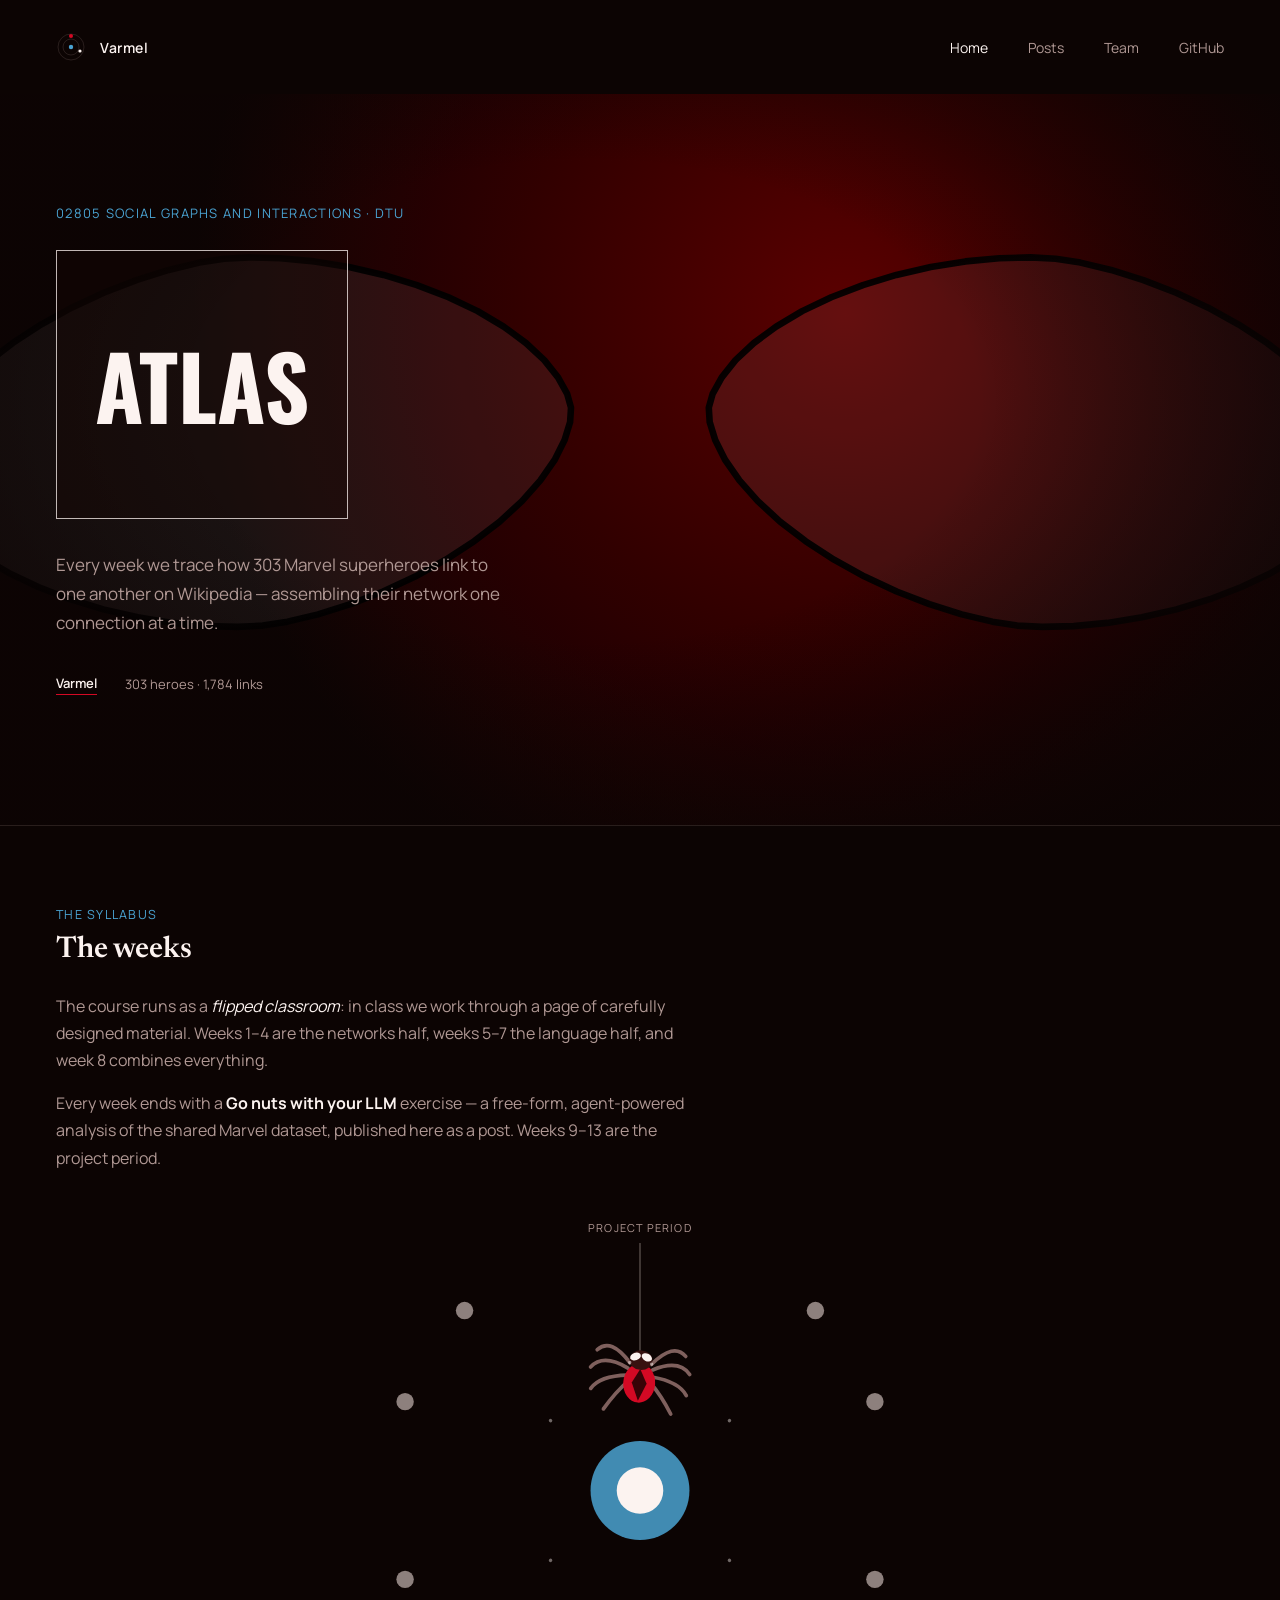
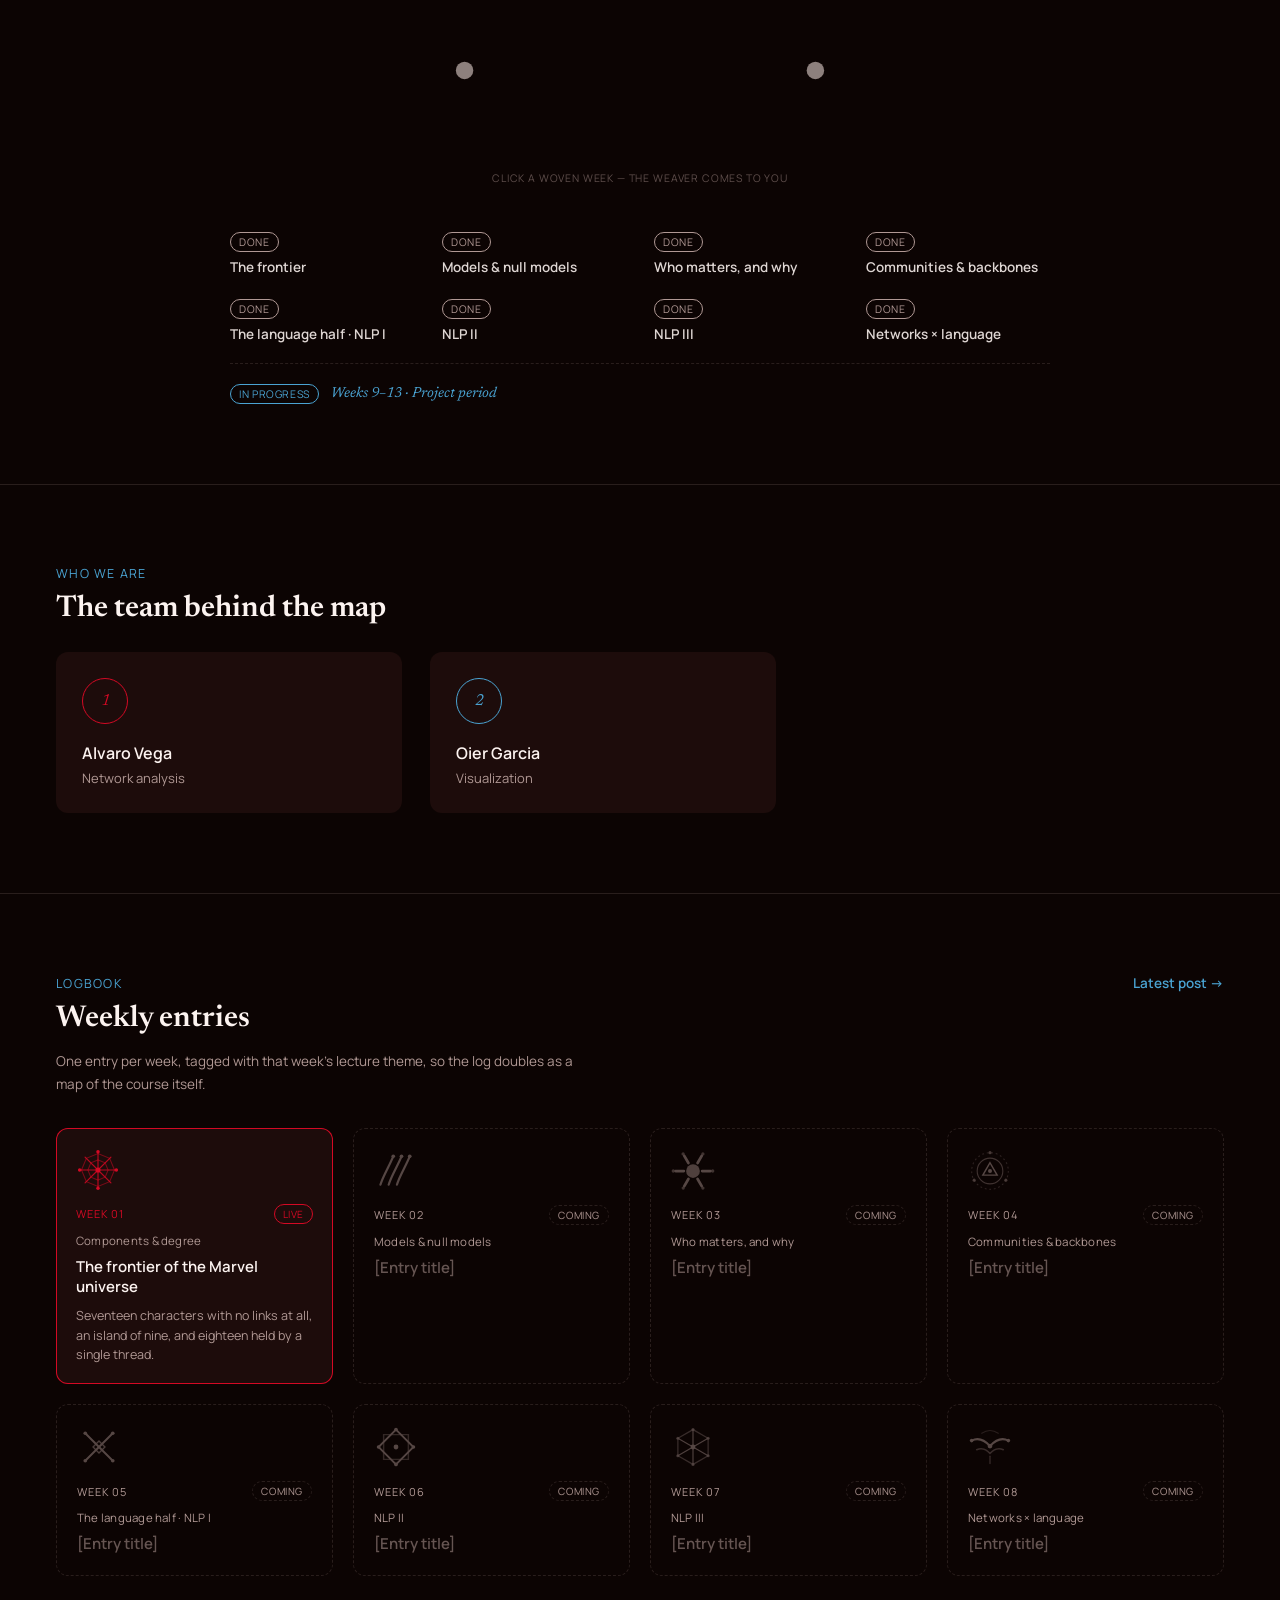
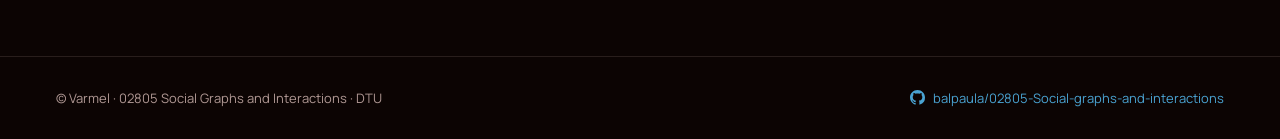
==== index.html @ 6dbf28bf "Two-person team, and an emblem on every weekly entry Team: drop the third member, and cap the grid a" ====
<!doctype html>
<html lang="en">
<head>
<meta charset="utf-8">
<meta name="viewport" content="width=device-width, initial-scale=1">
<title>Varmel · Marvel Universe Network Atlas</title>
<meta name="description" content="Weekly network-science posts on the Marvel Wikipedia network — 303 characters, 1,784 links — for 02805 Social Graphs and Interactions at DTU.">
<meta name="color-scheme" content="dark">

<!-- Open Graph / social preview -->
<meta property="og:type" content="website">
<meta property="og:title" content="Varmel · Marvel Universe Network Atlas">
<meta property="og:description" content="Every week we trace how 303 Marvel superheroes link to one another on Wikipedia.">

<link rel="icon" href="data:image/svg+xml,<svg xmlns='http://www.w3.org/2000/svg' viewBox='0 0 32 32'><circle cx='16' cy='16' r='15' fill='%231d0f0d'/><circle cx='16' cy='16' r='10' fill='none' stroke='%23b8574a' stroke-width='1.5'/><circle cx='16' cy='5' r='3' fill='%23e0523f'/><circle cx='26' cy='21' r='2.6' fill='%236aa6d8'/><circle cx='16' cy='16' r='3' fill='%23f7efe9'/></svg>">

<link rel="preconnect" href="https://fonts.googleapis.com">
<link rel="preconnect" href="https://fonts.gstatic.com" crossorigin>
<link rel="stylesheet" href="https://fonts.googleapis.com/css2?family=Newsreader:ital,wght@0,500;0,600;1,500;1,600&family=Manrope:wght@400;500;600;700&family=Oswald:wght@500;600;700&display=swap">
<link rel="stylesheet" href="assets/css/site.css">
</head>
<body>
<a class="skip-link sans" href="#main">Skip to content</a>

<div class="page">

  <!-- ===================== NAV ===================== -->
  <header class="site-nav">
    <div class="site-nav__brand">
      <svg width="30" height="30" viewBox="0 0 30 30" fill="none" aria-hidden="true">
        <circle cx="15" cy="15" r="13" stroke="var(--line)" stroke-width="1"></circle>
        <circle cx="15" cy="15" r="8" stroke="var(--line)" stroke-width="1"></circle>
        <circle cx="15" cy="4" r="2" fill="var(--accent)"></circle>
        <circle cx="15" cy="15" r="2.2" fill="var(--accent2)"></circle>
        <circle cx="24" cy="19" r="1.6" fill="var(--text)"></circle>
      </svg>
      <a class="sans site-nav__name" href="index.html" data-site="team-name">Varmel</a>
    </div>
    <nav class="sans site-nav__links" aria-label="Main">
      <a class="is-current" href="index.html">Home</a>
      <a href="#posts">Posts</a>
      <a href="#team">Team</a>
      <a href="https://github.com/balpaula/02805-Social-graphs-and-interactions" data-site="repo-link">GitHub</a>
    </nav>
  </header>

  <main id="main">

  <!-- ===================== HERO ===================== -->
  <section class="hero">
    <div class="hero__glow"></div>

    <svg class="hero__art hero__eye hero__eye--left" viewBox="-272 -160 544 320" fill="none" aria-hidden="true">
      <polygon points="250.0,0.0 248.2,10.7 242.6,23.9 233.6,38.0 221.1,52.4 205.6,66.6 187.2,80.3 166.3,93.1 143.4,104.8 119.0,115.1 93.6,123.8 67.9,130.8 42.7,135.9 19.0,139.0 0.0,140.0 -19.0,139.0 -42.7,135.9 -67.9,130.8 -93.6,123.8 -119.0,115.1 -143.4,104.8 -166.3,93.1 -187.2,80.3 -205.6,66.6 -221.1,52.4 -233.6,38.0 -242.6,23.9 -248.2,10.7 -250.0,0.0 -248.2,-10.7 -242.6,-23.9 -233.6,-38.0 -221.1,-52.4 -205.6,-66.6 -187.2,-80.3 -166.3,-93.1 -143.4,-104.8 -119.0,-115.1 -93.6,-123.8 -67.9,-130.8 -42.7,-135.9 -19.0,-139.0 -0.0,-140.0 19.0,-139.0 42.7,-135.9 67.9,-130.8 93.6,-123.8 119.0,-115.1 143.4,-104.8 166.3,-93.1 187.2,-80.3 205.6,-66.6 221.1,-52.4 233.6,-38.0 242.6,-23.9 248.2,-10.7" fill="var(--eye-fill)" stroke="var(--eye-line)" stroke-width="5" stroke-linejoin="round"></polygon>
    </svg>

    <svg class="hero__art hero__eye hero__eye--right" viewBox="-272 -160 544 320" fill="none" aria-hidden="true">
      <polygon points="250.0,0.0 248.2,10.7 242.6,23.9 233.6,38.0 221.1,52.4 205.6,66.6 187.2,80.3 166.3,93.1 143.4,104.8 119.0,115.1 93.6,123.8 67.9,130.8 42.7,135.9 19.0,139.0 0.0,140.0 -19.0,139.0 -42.7,135.9 -67.9,130.8 -93.6,123.8 -119.0,115.1 -143.4,104.8 -166.3,93.1 -187.2,80.3 -205.6,66.6 -221.1,52.4 -233.6,38.0 -242.6,23.9 -248.2,10.7 -250.0,0.0 -248.2,-10.7 -242.6,-23.9 -233.6,-38.0 -221.1,-52.4 -205.6,-66.6 -187.2,-80.3 -166.3,-93.1 -143.4,-104.8 -119.0,-115.1 -93.6,-123.8 -67.9,-130.8 -42.7,-135.9 -19.0,-139.0 -0.0,-140.0 19.0,-139.0 42.7,-135.9 67.9,-130.8 93.6,-123.8 119.0,-115.1 143.4,-104.8 166.3,-93.1 187.2,-80.3 205.6,-66.6 221.1,-52.4 233.6,-38.0 242.6,-23.9 248.2,-10.7" fill="var(--eye-fill)" stroke="var(--eye-line)" stroke-width="5" stroke-linejoin="round"></polygon>
    </svg>

    <div class="hero__vignette"></div>

    <div class="hero__content">
      <div class="sans hero__course">02805 Social Graphs and Interactions · DTU</div>

      <div class="hero__title-box">
        <h1 class="display hero__title">Atlas</h1>
      </div>

      <p class="hero__lede">Every week we trace how 303 Marvel superheroes link to one another on Wikipedia — assembling their network one connection at a time.</p>
      <div class="hero__meta">
        <div class="sans hero__byline" data-site="team-name">Varmel</div>
        <div class="sans hero__stats">303 heroes · 1,784 links</div>
      </div>
    </div>
  </section>

  <!-- ===================== THE WEEKS ===================== -->
  <section class="section" id="weeks">
    <div class="sans eyebrow">The syllabus</div>
    <h2 class="serif section__title">The weeks</h2>

    <p class="sans section__note">The course runs as a <em>flipped classroom</em>: in class we work through a page of carefully designed material. Weeks 1&ndash;4 are the networks half, weeks 5&ndash;7 the language half, and week 8 combines everything.</p>
    <p class="sans section__note section__note--last">Every week ends with a <strong>Go nuts with your LLM</strong> exercise — a free-form, agent-powered analysis of the shared Marvel dataset, published here as a post. Weeks 9&ndash;13 are the project period.</p>

    <div class="weeks-figure">
      <div class="sans weeks-figure__label" id="week-label">Week 1 of 8</div>

      <svg id="weeks-svg" width="640" height="495" viewBox="-220 -170 440 340" fill="none">
        <circle id="body-glow" cx="0" cy="0" r="34" fill="var(--accent2)" opacity="0"></circle>
      <line x1="0" y1="0" x2="-61.5" y2="-48.0" id="leg1-line1" stroke="var(--line)" stroke-width="1.4" stroke-opacity="0.4" stroke-dasharray="3 5" stroke-linecap="round"></line>
      <line x1="-61.5" y1="-48.0" x2="-120.6" y2="-123.7" id="leg1-line2" stroke="var(--line)" stroke-width="1.4" stroke-opacity="0.4" stroke-dasharray="3 5" stroke-linecap="round"></line>
      <circle cx="-120.6" cy="-123.7" r="20" fill="var(--accent)" id="leg1-glow" opacity="0"></circle>
      <circle cx="-120.6" cy="-123.7" id="leg1-foot" r="5" fill="var(--bg-panel)" stroke="var(--line)" stroke-width="1.5"></circle>
      <line x1="0" y1="0" x2="-76.0" y2="-17.5" id="leg2-line1" stroke="var(--line)" stroke-width="1.4" stroke-opacity="0.4" stroke-dasharray="3 5" stroke-linecap="round"></line>
      <line x1="-76.0" y1="-17.5" x2="-161.5" y2="-61.1" id="leg2-line2" stroke="var(--line)" stroke-width="1.4" stroke-opacity="0.4" stroke-dasharray="3 5" stroke-linecap="round"></line>
      <circle cx="-161.5" cy="-61.1" r="20" fill="var(--accent)" id="leg2-glow" opacity="0"></circle>
      <circle cx="-161.5" cy="-61.1" id="leg2-foot" r="5" fill="var(--bg-panel)" stroke="var(--line)" stroke-width="1.5"></circle>
      <line x1="0" y1="0" x2="-76.0" y2="17.5" id="leg3-line1" stroke="var(--line)" stroke-width="1.4" stroke-opacity="0.4" stroke-dasharray="3 5" stroke-linecap="round"></line>
      <line x1="-76.0" y1="17.5" x2="-161.5" y2="61.1" id="leg3-line2" stroke="var(--line)" stroke-width="1.4" stroke-opacity="0.4" stroke-dasharray="3 5" stroke-linecap="round"></line>
      <circle cx="-161.5" cy="61.1" r="20" fill="var(--accent)" id="leg3-glow" opacity="0"></circle>
      <circle cx="-161.5" cy="61.1" id="leg3-foot" r="5" fill="var(--bg-panel)" stroke="var(--line)" stroke-width="1.5"></circle>
      <line x1="0" y1="0" x2="-61.5" y2="48.0" id="leg4-line1" stroke="var(--line)" stroke-width="1.4" stroke-opacity="0.4" stroke-dasharray="3 5" stroke-linecap="round"></line>
      <line x1="-61.5" y1="48.0" x2="-120.6" y2="123.7" id="leg4-line2" stroke="var(--line)" stroke-width="1.4" stroke-opacity="0.4" stroke-dasharray="3 5" stroke-linecap="round"></line>
      <circle cx="-120.6" cy="123.7" r="20" fill="var(--accent)" id="leg4-glow" opacity="0"></circle>
      <circle cx="-120.6" cy="123.7" id="leg4-foot" r="5" fill="var(--bg-panel)" stroke="var(--line)" stroke-width="1.5"></circle>
      <line x1="0" y1="0" x2="61.5" y2="-48.0" id="leg5-line1" stroke="var(--line)" stroke-width="1.4" stroke-opacity="0.4" stroke-dasharray="3 5" stroke-linecap="round"></line>
      <line x1="61.5" y1="-48.0" x2="120.6" y2="-123.7" id="leg5-line2" stroke="var(--line)" stroke-width="1.4" stroke-opacity="0.4" stroke-dasharray="3 5" stroke-linecap="round"></line>
      <circle cx="120.6" cy="-123.7" r="20" fill="var(--accent)" id="leg5-glow" opacity="0"></circle>
      <circle cx="120.6" cy="-123.7" id="leg5-foot" r="5" fill="var(--bg-panel)" stroke="var(--line)" stroke-width="1.5"></circle>
      <line x1="0" y1="0" x2="76.0" y2="-17.5" id="leg6-line1" stroke="var(--line)" stroke-width="1.4" stroke-opacity="0.4" stroke-dasharray="3 5" stroke-linecap="round"></line>
      <line x1="76.0" y1="-17.5" x2="161.5" y2="-61.1" id="leg6-line2" stroke="var(--line)" stroke-width="1.4" stroke-opacity="0.4" stroke-dasharray="3 5" stroke-linecap="round"></line>
      <circle cx="161.5" cy="-61.1" r="20" fill="var(--accent)" id="leg6-glow" opacity="0"></circle>
      <circle cx="161.5" cy="-61.1" id="leg6-foot" r="5" fill="var(--bg-panel)" stroke="var(--line)" stroke-width="1.5"></circle>
      <line x1="0" y1="0" x2="76.0" y2="17.5" id="leg7-line1" stroke="var(--line)" stroke-width="1.4" stroke-opacity="0.4" stroke-dasharray="3 5" stroke-linecap="round"></line>
      <line x1="76.0" y1="17.5" x2="161.5" y2="61.1" id="leg7-line2" stroke="var(--line)" stroke-width="1.4" stroke-opacity="0.4" stroke-dasharray="3 5" stroke-linecap="round"></line>
      <circle cx="161.5" cy="61.1" r="20" fill="var(--accent)" id="leg7-glow" opacity="0"></circle>
      <circle cx="161.5" cy="61.1" id="leg7-foot" r="5" fill="var(--bg-panel)" stroke="var(--line)" stroke-width="1.5"></circle>
      <line x1="0" y1="0" x2="61.5" y2="48.0" id="leg8-line1" stroke="var(--line)" stroke-width="1.4" stroke-opacity="0.4" stroke-dasharray="3 5" stroke-linecap="round"></line>
      <line x1="61.5" y1="48.0" x2="120.6" y2="123.7" id="leg8-line2" stroke="var(--line)" stroke-width="1.4" stroke-opacity="0.4" stroke-dasharray="3 5" stroke-linecap="round"></line>
      <circle cx="120.6" cy="123.7" r="20" fill="var(--accent)" id="leg8-glow" opacity="0"></circle>
      <circle cx="120.6" cy="123.7" id="leg8-foot" r="5" fill="var(--bg-panel)" stroke="var(--line)" stroke-width="1.5"></circle>
        <circle id="body-fill" cx="0" cy="0" r="16" fill="var(--line)"></circle>

        <line id="spider-thread" x1="0" y1="-178" x2="0" y2="-178" stroke="var(--line-node)" stroke-width="1.1" opacity="0"></line>
        <circle id="reveal-pulse" cx="0" cy="0" r="18" fill="none" stroke="var(--accent)" stroke-width="2" opacity="0"></circle>
        <g id="spider" transform="translate(0,-178)">
          <g id="spider-scale" transform="scale(1.22)">
            <g class="sp-legs" fill="none" stroke="oklch(0.52 0.04 25)" stroke-width="2.1" stroke-linecap="round">
              <path class="sp-leg" d="M -6,-5 C -14,-14 -20,-16 -25,-11"></path>
              <path class="sp-leg" d="M -7,-2 C -17,-7 -24,-6 -28,-1"></path>
              <path class="sp-leg" d="M -7,2 C -17,3 -24,6 -27,11"></path>
              <path class="sp-leg" d="M -6,5 C -13,12 -16,17 -19,22"></path>
              <path class="sp-leg" d="M 6,-5 C 14,-14 20,-16 25,-11"></path>
              <path class="sp-leg" d="M 7,-2 C 17,-7 24,-6 28,-1"></path>
              <path class="sp-leg" d="M 7,2 C 17,3 24,6 27,11"></path>
              <path class="sp-leg" d="M 6,5 C 13,12 16,17 19,22"></path>
            </g>
            <ellipse class="sp-abdomen" cx="0" cy="6" rx="9" ry="11" fill="var(--accent)"></ellipse>
            <path class="sp-mark" d="M 0,-2 L 4.2,6 L 0,16 L -4.2,6 Z" fill="oklch(0.15 0.05 25)" opacity="0.85"></path>
            <ellipse class="sp-head" cx="0" cy="-7" rx="6.5" ry="5.5" fill="oklch(0.24 0.06 25)"></ellipse>
            <ellipse class="sp-eye" cx="-3.2" cy="-8.8" rx="3.1" ry="2.1" fill="var(--text)" transform="rotate(-24 -3.2 -8.8)"></ellipse>
            <ellipse class="sp-eye" cx="3.2" cy="-8.8" rx="3.1" ry="2.1" fill="var(--text)" transform="rotate(24 3.2 -8.8)"></ellipse>
            <circle cx="-6.2" cy="-5.2" r="0.95" fill="var(--text)" opacity="0.55"></circle>
            <circle cx="6.2" cy="-5.2" r="0.95" fill="var(--text)" opacity="0.55"></circle>
          </g>
        </g>
      </svg>

      <div id="reveal-caption" class="serif weeks-figure__caption" style="display:none;">Eight weeks, eight legs.</div>

      <div class="sans weeks-figure__hint" id="weeks-hint" hidden>Click a woven week &mdash; the weaver comes to you</div>
    </div>

    <div class="week-grid">
      <div class="week-cell">
        <div class="sans tag" id="footer-w1-tag">coming</div>
        <a class="week-cell__title" id="footer-w1-title" href="posts/week1.html">The frontier</a>
      </div>
      <div class="week-cell">
        <div class="sans tag" id="footer-w2-tag">coming</div>
        <div class="week-cell__title" id="footer-w2-title">Models &amp; null models</div>
      </div>
      <div class="week-cell">
        <div class="sans tag" id="footer-w3-tag">coming</div>
        <div class="week-cell__title" id="footer-w3-title">Who matters, and why</div>
      </div>
      <div class="week-cell">
        <div class="sans tag" id="footer-w4-tag">coming</div>
        <div class="week-cell__title" id="footer-w4-title">Communities &amp; backbones</div>
      </div>
      <div class="week-cell">
        <div class="sans tag" id="footer-w5-tag">coming</div>
        <div class="week-cell__title" id="footer-w5-title">The language half &middot; NLP I</div>
      </div>
      <div class="week-cell">
        <div class="sans tag" id="footer-w6-tag">coming</div>
        <div class="week-cell__title" id="footer-w6-title">NLP II</div>
      </div>
      <div class="week-cell">
        <div class="sans tag" id="footer-w7-tag">coming</div>
        <div class="week-cell__title" id="footer-w7-title">NLP III</div>
      </div>
      <div class="week-cell">
        <div class="sans tag" id="footer-w8-tag">coming</div>
        <div class="week-cell__title" id="footer-w8-title">Networks &times; language</div>
      </div>
    </div>

    <div class="week-project">
      <div class="sans tag" id="project-tag">coming</div>
      <div class="serif week-project__title" id="project-title">Weeks 9&ndash;13 &middot; Project period</div>
    </div>
  </section>

  <!-- ===================== TEAM ===================== -->
  <section class="section" id="team">
    <div class="sans eyebrow">Who we are</div>
    <h2 class="serif section__title">The team behind the map</h2>
    <div class="team-grid">
      <div class="member">
        <div class="member__badge member__badge--accent">1</div>
        <div class="member__name" data-member="1-name">Alvaro Vega</div>
        <div class="member__role" data-member="1-role">Network analysis</div>
        <div class="member__links"><a data-member="1-link" href="#">github</a></div>
      </div>
      <div class="member">
        <div class="member__badge member__badge--accent2">2</div>
        <div class="member__name" data-member="2-name">Oier Garcia</div>
        <div class="member__role" data-member="2-role">Visualization</div>
        <div class="member__links"><a data-member="2-link" href="#">github</a></div>
      </div>
    </div>
  </section>

  <!-- ===================== POSTS ===================== -->
  <section class="section" id="posts">
    <div class="section__head">
      <div>
        <div class="sans eyebrow">Logbook</div>
        <h2 class="serif section__title" style="margin-bottom:0;">Weekly entries</h2>
      </div>
      <a href="posts/week1.html" class="sans link-more">Latest post →</a>
    </div>
    <p class="sans section__note" style="font-size:13.5px; margin-bottom:32px; max-width:520px;">One entry per week, tagged with that week's lecture theme, so the log doubles as a map of the course itself.</p>

    <div class="post-grid">

      <a class="post-card" href="posts/week1.html">
        <svg class="post-card__glyph" viewBox="0 0 48 48" role="img">
          <title>Spider-Man &mdash; 115 links in our network</title>
          <polygon points="35,24 31.8,31.8 24,35 16.2,31.8 13,24 16.2,16.2 24,13 31.8,16.2" fill="none" stroke="currentColor" stroke-width="1.2" opacity="0.5"></polygon>
          <polygon points="42,24 36.7,36.7 24,42 11.3,36.7 6,24 11.3,11.3 24,6 36.7,11.3" fill="none" stroke="currentColor" stroke-width="1.2" opacity="0.5"></polygon>
          <line x1="24" y1="24" x2="44" y2="24" stroke="currentColor" stroke-width="1.3" stroke-linecap="round" opacity="0.85"></line>
          <line x1="24" y1="24" x2="38.1" y2="38.1" stroke="currentColor" stroke-width="1.3" stroke-linecap="round" opacity="0.85"></line>
          <line x1="24" y1="24" x2="24" y2="44" stroke="currentColor" stroke-width="1.3" stroke-linecap="round" opacity="0.85"></line>
          <line x1="24" y1="24" x2="9.9" y2="38.1" stroke="currentColor" stroke-width="1.3" stroke-linecap="round" opacity="0.85"></line>
          <line x1="24" y1="24" x2="4" y2="24" stroke="currentColor" stroke-width="1.3" stroke-linecap="round" opacity="0.85"></line>
          <line x1="24" y1="24" x2="9.9" y2="9.9" stroke="currentColor" stroke-width="1.3" stroke-linecap="round" opacity="0.85"></line>
          <line x1="24" y1="24" x2="24" y2="4" stroke="currentColor" stroke-width="1.3" stroke-linecap="round" opacity="0.85"></line>
          <line x1="24" y1="24" x2="38.1" y2="9.9" stroke="currentColor" stroke-width="1.3" stroke-linecap="round" opacity="0.85"></line>
          <circle cx="24" cy="4" r="1.9" fill="currentColor"></circle>
          <circle cx="44" cy="24" r="1.9" fill="currentColor"></circle>
          <circle cx="24" cy="44" r="1.9" fill="currentColor"></circle>
          <circle cx="4" cy="24" r="1.9" fill="currentColor"></circle>
          <circle cx="24" cy="24" r="2.8" fill="currentColor"></circle>
        </svg>
        <div class="post-card__row">
          <div class="sans post-card__week">Week 01</div>
          <div class="sans post-card__status">live</div>
        </div>
        <div class="sans post-card__theme">Components &amp; degree</div>
        <div class="post-card__title">The frontier of the Marvel universe</div>
        <div class="post-card__dek">Seventeen characters with no links at all, an island of nine, and eighteen held by a single thread.</div>
      </a>

      <!-- As each post lands, swap its wrapper for
           <a class="post-card" href="posts/weekNN.html"> and the status to "live". -->

      <div class="post-card post-card--empty">
        <svg class="post-card__glyph" viewBox="0 0 48 48" role="img">
          <title>Wolverine &mdash; 77 links in our network</title>
          <path d="M 7 39 C 9.5 30, 17 18, 21 8" fill="none" stroke="currentColor" stroke-width="2.4" stroke-linecap="round"></path>
          <circle cx="21" cy="8" r="2.0" fill="currentColor"></circle>
          <path d="M 16 39 C 18.5 30, 26 18, 30 8" fill="none" stroke="currentColor" stroke-width="2.4" stroke-linecap="round"></path>
          <circle cx="30" cy="8" r="2.0" fill="currentColor"></circle>
          <path d="M 25 39 C 27.5 30, 35 18, 39 8" fill="none" stroke="currentColor" stroke-width="2.4" stroke-linecap="round"></path>
          <circle cx="39" cy="8" r="2.0" fill="currentColor"></circle>
        </svg>
        <div class="post-card__row">
          <div class="sans post-card__week">Week 02</div>
          <div class="sans post-card__status">coming</div>
        </div>
        <div class="sans post-card__theme">Models &amp; null models</div>
        <div class="post-card__title">[Entry title]</div>
      </div>

      <div class="post-card post-card--empty">
        <svg class="post-card__glyph" viewBox="0 0 48 48" role="img">
          <title>Hulk &mdash; 74 links in our network</title>
          <line x1="34" y1="24" x2="43" y2="24" stroke="currentColor" stroke-width="3" stroke-linecap="round"></line>
          <circle cx="45.5" cy="24" r="1.8" fill="currentColor" opacity="0.7"></circle>
          <line x1="29" y1="32.7" x2="33.5" y2="40.5" stroke="currentColor" stroke-width="3" stroke-linecap="round"></line>
          <circle cx="34.8" cy="42.6" r="1.8" fill="currentColor" opacity="0.7"></circle>
          <line x1="19" y1="32.7" x2="14.5" y2="40.5" stroke="currentColor" stroke-width="3" stroke-linecap="round"></line>
          <circle cx="13.3" cy="42.6" r="1.8" fill="currentColor" opacity="0.7"></circle>
          <line x1="14" y1="24" x2="5" y2="24" stroke="currentColor" stroke-width="3" stroke-linecap="round"></line>
          <circle cx="2.5" cy="24" r="1.8" fill="currentColor" opacity="0.7"></circle>
          <line x1="19" y1="15.3" x2="14.5" y2="7.5" stroke="currentColor" stroke-width="3" stroke-linecap="round"></line>
          <circle cx="13.2" cy="5.4" r="1.8" fill="currentColor" opacity="0.7"></circle>
          <line x1="29" y1="15.3" x2="33.5" y2="7.5" stroke="currentColor" stroke-width="3" stroke-linecap="round"></line>
          <circle cx="34.8" cy="5.4" r="1.8" fill="currentColor" opacity="0.7"></circle>
          <circle cx="24" cy="24" r="7.5" fill="currentColor" opacity="0.9"></circle>
        </svg>
        <div class="post-card__row">
          <div class="sans post-card__week">Week 03</div>
          <div class="sans post-card__status">coming</div>
        </div>
        <div class="sans post-card__theme">Who matters, and why</div>
        <div class="post-card__title">[Entry title]</div>
      </div>

      <div class="post-card post-card--empty">
        <svg class="post-card__glyph" viewBox="0 0 48 48" role="img">
          <title>Doctor Strange &mdash; 67 links in our network</title>
          <circle cx="24" cy="24" r="20" fill="none" stroke="currentColor" stroke-width="1.2" opacity="0.45" stroke-dasharray="2 3"></circle>
          <circle cx="24" cy="24" r="14" fill="none" stroke="currentColor" stroke-width="1.2" opacity="0.7"></circle>
          <polygon points="24,15 31.8,28.5 16.2,28.5" fill="none" stroke="currentColor" stroke-width="1.6" opacity="1"></polygon>
          <circle cx="24" cy="24" r="2.2" fill="currentColor"></circle>
          <circle cx="24" cy="4" r="1.7" fill="currentColor" opacity="0.8"></circle>
          <circle cx="41.3" cy="34" r="1.7" fill="currentColor" opacity="0.8"></circle>
          <circle cx="6.7" cy="34" r="1.7" fill="currentColor" opacity="0.8"></circle>
        </svg>
        <div class="post-card__row">
          <div class="sans post-card__week">Week 04</div>
          <div class="sans post-card__status">coming</div>
        </div>
        <div class="sans post-card__theme">Communities &amp; backbones</div>
        <div class="post-card__title">[Entry title]</div>
      </div>

      <div class="post-card post-card--empty">
        <svg class="post-card__glyph" viewBox="0 0 48 48" role="img">
          <title>Deadpool &mdash; 52 links in our network</title>
          <line x1="9" y1="9" x2="39" y2="39" stroke="currentColor" stroke-width="2.2" stroke-linecap="round"></line>
          <circle cx="9" cy="9" r="2.0" fill="currentColor"></circle>
          <circle cx="39" cy="39" r="2.0" fill="currentColor"></circle>
          <line x1="39" y1="9" x2="9" y2="39" stroke="currentColor" stroke-width="2.2" stroke-linecap="round"></line>
          <circle cx="39" cy="9" r="2.0" fill="currentColor"></circle>
          <circle cx="9" cy="39" r="2.0" fill="currentColor"></circle>
          <polygon points="24,17.5 30.5,24 24,30.5 17.5,24" fill="none" stroke="currentColor" stroke-width="1.5" opacity="0.85"></polygon>
        </svg>
        <div class="post-card__row">
          <div class="sans post-card__week">Week 05</div>
          <div class="sans post-card__status">coming</div>
        </div>
        <div class="sans post-card__theme">The language half &middot; NLP I</div>
        <div class="post-card__title">[Entry title]</div>
      </div>

      <div class="post-card post-card--empty">
        <svg class="post-card__glyph" viewBox="0 0 48 48" role="img">
          <title>She-Hulk &mdash; 49 links in our network</title>
          <polygon points="24,5 43,24 24,43 5,24" fill="none" stroke="currentColor" stroke-width="2" opacity="1"></polygon>
          <polygon points="10.5,10.5 37.5,10.5 37.5,37.5 10.5,37.5" fill="none" stroke="currentColor" stroke-width="1.6" opacity="0.55"></polygon>
          <circle cx="24" cy="5" r="2.0" fill="currentColor"></circle>
          <circle cx="43" cy="24" r="2.0" fill="currentColor"></circle>
          <circle cx="24" cy="43" r="2.0" fill="currentColor"></circle>
          <circle cx="5" cy="24" r="2.0" fill="currentColor"></circle>
          <circle cx="24" cy="24" r="2.6" fill="currentColor"></circle>
        </svg>
        <div class="post-card__row">
          <div class="sans post-card__week">Week 06</div>
          <div class="sans post-card__status">coming</div>
        </div>
        <div class="sans post-card__theme">NLP II</div>
        <div class="post-card__title">[Entry title]</div>
      </div>

      <div class="post-card post-card--empty">
        <svg class="post-card__glyph" viewBox="0 0 48 48" role="img">
          <title>Scarlet Witch &mdash; 42 links in our network</title>
          <polygon points="40.5,33.5 24,43 7.5,33.5 7.5,14.5 24,5 40.5,14.5" fill="none" stroke="currentColor" stroke-width="1.4" opacity="0.6"></polygon>
          <line x1="40.5" y1="33.5" x2="7.5" y2="14.5" stroke="currentColor" stroke-width="1.3" stroke-linecap="round" opacity="0.9"></line>
          <line x1="24" y1="43" x2="24" y2="5" stroke="currentColor" stroke-width="1.3" stroke-linecap="round" opacity="0.9"></line>
          <line x1="7.5" y1="33.5" x2="40.5" y2="14.5" stroke="currentColor" stroke-width="1.3" stroke-linecap="round" opacity="0.9"></line>
          <circle cx="40.5" cy="33.5" r="1.7" fill="currentColor" opacity="0.75"></circle>
          <circle cx="24" cy="43" r="1.7" fill="currentColor" opacity="0.75"></circle>
          <circle cx="7.5" cy="33.5" r="1.7" fill="currentColor" opacity="0.75"></circle>
          <circle cx="7.5" cy="14.5" r="1.7" fill="currentColor" opacity="0.75"></circle>
          <circle cx="24" cy="5" r="1.7" fill="currentColor" opacity="0.75"></circle>
          <circle cx="40.5" cy="14.5" r="1.7" fill="currentColor" opacity="0.75"></circle>
          <circle cx="24" cy="24" r="2.6" fill="currentColor"></circle>
        </svg>
        <div class="post-card__row">
          <div class="sans post-card__week">Week 07</div>
          <div class="sans post-card__status">coming</div>
        </div>
        <div class="sans post-card__theme">NLP III</div>
        <div class="post-card__title">[Entry title]</div>
      </div>

      <div class="post-card post-card--empty">
        <svg class="post-card__glyph" viewBox="0 0 48 48" role="img">
          <title>Phoenix &mdash; 41 links in our network</title>
          <path d="M 4 17 Q 14 12, 24 23 Q 34 12, 44 17" fill="none" stroke="currentColor" stroke-width="2.2" stroke-linecap="round"></path>
          <path d="M 9.5 27 Q 17 23.5, 24 31 Q 31 23.5, 38.5 27" fill="none" stroke="currentColor" stroke-width="1.7" stroke-linecap="round" opacity="0.6"></path>
          <path d="M 15 9 Q 24 3, 33 9" fill="none" stroke="currentColor" stroke-width="1.3" stroke-linecap="round" opacity="0.4"></path>
          <circle cx="4" cy="17" r="2.0" fill="currentColor"></circle>
          <circle cx="44" cy="17" r="2.0" fill="currentColor"></circle>
          <circle cx="24" cy="23" r="2.6" fill="currentColor"></circle>
          <line x1="24" y1="34" x2="24" y2="42" stroke="currentColor" stroke-width="1.5" stroke-linecap="round" opacity="0.55"></line>
        </svg>
        <div class="post-card__row">
          <div class="sans post-card__week">Week 08</div>
          <div class="sans post-card__status">coming</div>
        </div>
        <div class="sans post-card__theme">Networks &times; language</div>
        <div class="post-card__title">[Entry title]</div>
      </div>

    </div>
  </section>

  </main>

  <div class="spacer"></div>

  <!-- ===================== FOOTER ===================== -->
  <footer class="site-footer">
    <div class="sans site-footer__note">© <span data-site="team-name">Varmel</span> · 02805 Social Graphs and Interactions · DTU</div>
    <a href="https://github.com/balpaula/02805-Social-graphs-and-interactions" class="sans site-footer__link" data-site="repo-link">
      <svg width="15" height="15" viewBox="0 0 16 16" fill="currentColor" aria-hidden="true"><path d="M8 0C3.58 0 0 3.58 0 8c0 3.54 2.29 6.53 5.47 7.59.4.07.55-.17.55-.38 0-.19-.01-.82-.01-1.49-2.01.37-2.53-.49-2.69-.94-.09-.23-.48-.94-.82-1.13-.28-.15-.68-.52-.01-.53.63-.01 1.08.58 1.23.82.72 1.21 1.87.87 2.33.66.07-.52.28-.87.51-1.07-1.78-.2-3.64-.89-3.64-3.95 0-.87.31-1.59.82-2.15-.08-.2-.36-1.02.08-2.12 0 0 .67-.21 2.2.82.64-.18 1.32-.27 2-.27.68 0 1.36.09 2 .27 1.53-1.04 2.2-.82 2.2-.82.44 1.1.16 1.92.08 2.12.51.56.82 1.27.82 2.15 0 3.07-1.87 3.75-3.65 3.95.29.25.54.73.54 1.48 0 1.07-.01 1.93-.01 2.2 0 .21.15.46.55.38A8.01 8.01 0 0 0 16 8c0-4.42-3.58-8-8-8z"></path></svg>
      <span data-site="repo-label">balpaula/02805-Social-graphs-and-interactions</span>
    </a>
  </footer>

</div>

<script src="assets/js/site.js"></script>
</body>
</html>
---- assets/css/site.css ----
/* ==========================================================================
   02805 Social Graphs — group site
   Shared stylesheet. Every page (home + weekly posts) pulls from this file,
   so restyling the site is a one-file job.
   ========================================================================== */

/* --- Design tokens ------------------------------------------------------ */
:root {
  --bg: oklch(0.12 0.02 25);
  --bg-panel: oklch(0.18 0.03 24);
  --line: oklch(0.6 0.03 30 / 0.22);
  --text: oklch(0.97 0.01 40);
  --muted: oklch(0.70 0.03 30);
  --accent: oklch(0.55 0.22 25);
  --accent2: oklch(0.68 0.11 235);
  --line-node: oklch(0.88 0.02 40 / 0.6);
  --eye-fill: oklch(0.97 0.01 40 / 0.06);
  --eye-line: oklch(0.03 0 0 / 0.92);

  --pad-x: 56px;          /* horizontal page padding */
  --measure: 720px;       /* comfortable reading width for post bodies */
}

/* --- Base --------------------------------------------------------------- */
* { box-sizing: border-box; }

html { scroll-behavior: smooth; }

body {
  margin: 0;
  background: var(--bg);
  color: var(--text);
  font-family: "Manrope", system-ui, sans-serif;
  -webkit-font-smoothing: antialiased;
}

a { color: var(--accent2); text-decoration: none; }
a:hover { color: var(--accent); }

img, svg { max-width: 100%; }

.serif   { font-family: "Newsreader", Georgia, serif; }
.sans    { font-family: "Manrope", system-ui, sans-serif; }
.display { font-family: "Oswald", "Arial Narrow", sans-serif; font-weight: 700; text-transform: uppercase; }

.page {
  width: 100%;
  min-height: 100vh;
  display: flex;
  flex-direction: column;
}
.spacer { flex: 1; }

.skip-link {
  position: absolute; left: -9999px; top: 0;
  background: var(--bg-panel); color: var(--text);
  padding: 10px 16px; z-index: 100; border-radius: 0 0 8px 0;
}
.skip-link:focus { left: 0; }

/* --- Navigation --------------------------------------------------------- */
.site-nav {
  display: flex;
  align-items: center;
  justify-content: space-between;
  gap: 20px;
  padding: 32px var(--pad-x);
  flex-wrap: wrap;
}
.site-nav__brand { display: flex; align-items: center; gap: 14px; }
.site-nav__name {
  font-size: 14px;
  letter-spacing: 0.04em;
  font-weight: 600;
  color: var(--text);
}
a.site-nav__name:hover { color: var(--accent); }
.site-nav__links { display: flex; gap: 40px; flex-wrap: wrap; }
.site-nav__links a,
.site-nav__links span { font-size: 14px; color: var(--muted); }
.site-nav__links a:hover { color: var(--accent); }
.site-nav__links .is-current { color: var(--text); }

/* --- Hero --------------------------------------------------------------- */
.hero {
  position: relative;
  overflow: hidden;
  padding: 110px var(--pad-x) 130px;
  min-height: 680px;
  display: flex;
  align-items: center;
}
.hero__glow {
  position: absolute; inset: 0;
  background: radial-gradient(circle at 66% 30%, oklch(0.26 0.16 25) 0%, var(--bg) 66%);
}
.hero__vignette {
  position: absolute; inset: 0;
  background: radial-gradient(ellipse at 46% 42%, transparent 40%, var(--bg) 90%);
  pointer-events: none;
}
.hero__art { pointer-events: none; }
/* Two eyes, one either side of the headline. Sized in % of the hero so they
   scale with it and get *smaller* as the window narrows — at fixed pixel
   widths they crowded the title on a laptop. */
.hero__eye {
  position: absolute;
  width: 56%;
  height: auto;
  aspect-ratio: 544 / 320;
}
.hero__eye--left  { left: -9%;  top: 50%; transform: translateY(-54%) rotate(-6deg); }
.hero__eye--right { right: -9%; top: 50%; transform: translateY(-54%) rotate(6deg); }
.hero__content { position: relative; max-width: 620px; }

.hero__course {
  font-size: 13px;
  letter-spacing: 0.1em;
  text-transform: uppercase;
  color: var(--accent2);
  margin-bottom: 28px;
}
.hero__title-box {
  display: inline-block;
  border: 1.5px solid oklch(0.97 0.01 40 / 0.75);
  background: oklch(0.14 0.03 25 / 0.4);
  padding: 20px 38px;
  margin-bottom: 32px;
}
.hero__title { font-size: 88px; line-height: 0.92; color: var(--text); }
.hero__lede {
  font-size: 17px; line-height: 1.7; color: var(--muted);
  max-width: 460px; margin: 0 0 36px;
}
.hero__meta { display: flex; gap: 28px; align-items: center; flex-wrap: wrap; }
.hero__byline {
  font-size: 13px; color: var(--text); font-weight: 600;
  padding-bottom: 2px; border-bottom: 1px solid var(--accent);
}
.hero__stats { font-size: 13px; color: var(--muted); }

/* --- Generic section ---------------------------------------------------- */
.section { padding: 80px var(--pad-x); border-top: 1px solid var(--line); }
.section--tight { padding-top: 56px; padding-bottom: 56px; }

.eyebrow {
  font-size: 12.5px;
  letter-spacing: 0.1em;
  text-transform: uppercase;
  color: var(--accent2);
  margin-bottom: 12px;
}
.section__title { font-size: 30px; font-weight: 600; margin: 0 0 28px; }
.section__head {
  display: flex; align-items: baseline; justify-content: space-between;
  margin-bottom: 16px; flex-wrap: wrap; gap: 12px;
}
.section__note {
  font-size: 16px; line-height: 1.7; color: var(--muted);
  max-width: 640px; margin: 0 0 16px;
}
.section__note strong { color: var(--text); font-weight: 700; }
.section__note em { color: var(--text); font-style: italic; }
.section__note--last { margin-bottom: 48px; }
.link-more { font-size: 13.5px; font-weight: 600; }

/* --- The weeks (spider) ------------------------------------------------- */
.weeks-figure { display: flex; flex-direction: column; align-items: center; }
.weeks-figure svg { width: 640px; max-width: 100%; height: auto; }
.weeks-figure__label {
  font-size: 11px; letter-spacing: 0.1em; text-transform: uppercase;
  color: var(--muted); margin-bottom: 8px;
}
.weeks-figure__caption {
  font-style: italic; font-size: 15px; color: var(--muted);
  margin-top: 4px; text-align: center;
}
#reveal-caption { transition: opacity 700ms ease-out, transform 700ms ease-out; }
.weeks-figure__hint {
  font-size: 10.5px; letter-spacing: 0.08em; text-transform: uppercase;
  color: var(--muted); opacity: 0.5; margin-top: 14px; text-align: center;
}

/* The weaver — a spider that draws one leg per elapsed week and then hangs
   under the hub. Purely decorative; see initSpiderWeave() in site.js. */
#spider { pointer-events: none; }
#spider .sp-leg { transform-box: fill-box; transform-origin: 50% 50%; }
#spider.walking .sp-leg { animation: spLeg 240ms ease-in-out infinite alternate; }
#spider.walking .sp-leg:nth-child(2n) { animation-delay: 120ms; }
@keyframes spLeg { from { transform: rotate(-6deg); } to { transform: rotate(6deg); } }
#spider .sp-abdomen {
  transform-box: fill-box; transform-origin: 50% 50%;
  animation: spBreath 3.4s ease-in-out infinite alternate;
}
@keyframes spBreath { from { transform: scale(1); } to { transform: scale(1.06); } }

.week-grid {
  display: grid;
  grid-template-columns: repeat(4, minmax(0, 1fr));
  gap: 20px 28px;
  max-width: 820px;
  margin: 44px auto 0;
}
.week-cell__title { display: block; font-size: 13.5px; font-weight: 600; color: var(--muted); opacity: 0.62; }
a.week-cell__title:hover { color: var(--accent); }

.tag {
  font-size: 10.5px; letter-spacing: 0.06em; text-transform: uppercase;
  padding: 2px 8px; border-radius: 100px;
  border: 1px solid var(--line); color: var(--line);
  display: inline-block; margin-bottom: 6px;
}

.week-project {
  max-width: 820px; margin: 20px auto 0; padding-top: 20px;
  border-top: 1px dashed var(--line);
  display: flex; align-items: center; gap: 12px;
}
.week-project .tag { margin-bottom: 0; }
.week-project__title { font-style: italic; font-size: 14.5px; color: var(--muted); opacity: 0.62; }

/* --- Team --------------------------------------------------------------- */
/* Two members, capped so the cards keep their proportions instead of
   stretching across the whole page. */
.team-grid {
  display: grid;
  grid-template-columns: repeat(2, minmax(0, 1fr));
  gap: 28px;
  max-width: 720px;
}
.member { padding: 26px; border-radius: 12px; background: var(--bg-panel); }
.member__badge {
  width: 46px; height: 46px; border-radius: 50%;
  border: 1px solid var(--line);
  display: flex; align-items: center; justify-content: center;
  color: var(--text);
  font-family: "Newsreader", Georgia, serif; font-style: italic; font-size: 16px;
  margin-bottom: 18px;
}
.member__badge--accent  { border-color: var(--accent);  color: var(--accent); }
.member__badge--accent2 { border-color: var(--accent2); color: var(--accent2); }
.member__name { font-weight: 600; margin-bottom: 5px; }
.member__role { font-size: 13px; color: var(--muted); }
.member__links { font-size: 12.5px; margin-top: 10px; }

/* --- Post cards --------------------------------------------------------- */
/* One card per taught week, so the logbook is a complete grid from day one
   and each week's slot is visible before its post exists. */
.post-grid { display: grid; grid-template-columns: repeat(4, minmax(0, 1fr)); gap: 20px; }

.post-card {
  background: var(--bg-panel); border-radius: 12px; padding: 20px;
  display: flex; flex-direction: column; gap: 9px;
  box-shadow: 0 0 0 1px var(--accent) inset;
  color: inherit;
  transition: transform 140ms ease, box-shadow 140ms ease;
}
a.post-card:hover { color: inherit; transform: translateY(-2px); box-shadow: 0 0 0 1.5px var(--accent) inset; }
/* The week's emblem. Single-tone via currentColor, so a published card lights
   it up in the accent and a placeholder leaves it as a faint outline. */
.post-card__glyph {
  width: 44px; height: 44px;
  flex: none; align-self: flex-start;
  color: var(--accent);
  margin-bottom: 3px;
}
.post-card--empty .post-card__glyph { color: var(--muted); opacity: 0.45; }
a.post-card:hover .post-card__glyph { color: var(--text); }

.post-card__row { display: flex; align-items: center; justify-content: space-between; gap: 8px; }
.post-card__week {
  font-size: 11px; letter-spacing: 0.08em; text-transform: uppercase; color: var(--accent);
}
.post-card__status {
  font-size: 10px; letter-spacing: 0.06em; text-transform: uppercase;
  color: var(--accent); border: 1px solid var(--accent);
  border-radius: 100px; padding: 2px 8px; white-space: nowrap;
}
.post-card__theme { font-size: 11.5px; letter-spacing: 0.02em; color: var(--muted); }
.post-card__title { font-weight: 600; font-size: 15px; line-height: 1.35; }
.post-card__dek { font-size: 12.5px; color: var(--muted); line-height: 1.55; }

.post-card--empty {
  background: none;
  border: 1px dashed var(--line);
  box-shadow: none;
}
.post-card--empty .post-card__week { color: var(--muted); }
.post-card--empty .post-card__status {
  color: var(--muted); border: 1px dashed var(--line);
}
.post-card--empty .post-card__title { color: var(--muted); opacity: 0.55; }

/* --- Article (weekly post) ---------------------------------------------- */
.post-header { padding: 64px var(--pad-x) 0; }
.post-header__inner { max-width: var(--measure); margin: 0 auto; }
.post-header__kicker {
  display: flex; align-items: center; gap: 12px; flex-wrap: wrap; margin-bottom: 18px;
}
.post-header__week {
  font-size: 12.5px; letter-spacing: 0.1em; text-transform: uppercase; color: var(--accent2);
}
.post-header__theme {
  font-size: 10.5px; letter-spacing: 0.04em; color: var(--accent);
  background: oklch(0.55 0.20 25 / 0.16);
  border: 1px solid var(--accent); border-radius: 100px; padding: 3px 10px;
  text-transform: uppercase;
}
.post-header__title {
  font-size: 42px; line-height: 1.15; font-weight: 600; margin: 0 0 18px;
}
.post-header__dek { font-size: 18px; line-height: 1.65; color: var(--muted); margin: 0 0 22px; }
.post-header__meta {
  display: flex; gap: 20px; flex-wrap: wrap;
  font-size: 12.5px; color: var(--muted);
  padding-top: 18px; border-top: 1px solid var(--line);
}

.post-body { padding: 40px var(--pad-x) 80px; }
.post-body__inner { max-width: var(--measure); margin: 0 auto; }

.post-body h2 {
  font-family: "Newsreader", Georgia, serif;
  font-size: 26px; font-weight: 600; margin: 52px 0 14px;
}
.post-body h2:first-child { margin-top: 0; }
.post-body h3 { font-size: 16px; font-weight: 700; margin: 32px 0 10px; letter-spacing: 0.01em; }
.post-body p { font-size: 16px; line-height: 1.75; color: var(--muted); margin: 0 0 18px; }
.post-body strong { color: var(--text); font-weight: 700; }
.post-body ul, .post-body ol { font-size: 16px; line-height: 1.75; color: var(--muted); padding-left: 22px; margin: 0 0 18px; }
.post-body li { margin-bottom: 8px; }
.post-body li::marker { color: var(--accent); }

.post-body blockquote {
  margin: 24px 0; padding: 4px 0 4px 20px;
  border-left: 2px solid var(--accent);
  font-family: "Newsreader", Georgia, serif; font-style: italic;
  font-size: 17px; color: var(--text);
}

.post-body code {
  font-family: ui-monospace, SFMono-Regular, Menlo, monospace;
  font-size: 13px; background: var(--bg-panel);
  border: 1px solid var(--line); border-radius: 4px; padding: 1px 5px;
}
.post-body pre {
  background: var(--bg-panel); border: 1px solid var(--line); border-radius: 10px;
  padding: 18px 20px; overflow-x: auto; margin: 0 0 22px;
}
.post-body pre code { background: none; border: 0; padding: 0; font-size: 13px; line-height: 1.6; }

.post-body figure { margin: 32px 0; }
.post-body figure img { display: block; width: 100%; border-radius: 10px; border: 1px solid var(--line); }
.post-body figcaption {
  font-family: "Newsreader", Georgia, serif; font-style: italic;
  font-size: 14px; color: var(--muted); margin-top: 10px;
}
.figure-placeholder {
  display: flex; flex-direction: column; align-items: center; justify-content: center;
  gap: 8px; min-height: 260px;
  border: 1px dashed var(--line); border-radius: 10px;
  background: var(--bg-panel);
  color: var(--muted); text-align: center; padding: 24px;
}
.figure-placeholder__label {
  font-size: 11px; letter-spacing: 0.1em; text-transform: uppercase; color: var(--accent);
}
.figure-placeholder__hint { font-size: 13px; max-width: 380px; line-height: 1.6; }

.post-body table { width: 100%; border-collapse: collapse; font-size: 14px; margin: 0 0 8px; }
.post-body th, .post-body td { text-align: left; padding: 10px 12px; border-bottom: 1px solid var(--line); }
.post-body th {
  font-size: 11px; letter-spacing: 0.08em; text-transform: uppercase; color: var(--accent2); font-weight: 600;
}
.post-body td { color: var(--muted); }
.post-body td:first-child { color: var(--text); }
.table-wrap { overflow-x: auto; margin: 0 0 22px; }

.callout {
  background: var(--bg-panel); border: 1px solid var(--line);
  border-left: 2px solid var(--accent2); border-radius: 10px;
  padding: 18px 20px; margin: 0 0 24px;
}
.callout p:last-child { margin-bottom: 0; }
.callout__label {
  font-size: 11px; letter-spacing: 0.1em; text-transform: uppercase;
  color: var(--accent2); margin-bottom: 8px;
}

.todo {
  display: inline-block;
  font-size: 10.5px; letter-spacing: 0.08em; text-transform: uppercase;
  color: var(--accent); border: 1px dashed var(--accent);
  border-radius: 100px; padding: 1px 8px; margin-right: 6px;
}

.stat-row {
  display: grid; grid-template-columns: repeat(4, minmax(0, 1fr));
  gap: 16px; margin: 0 0 28px;
}
.stat { background: var(--bg-panel); border-radius: 10px; padding: 16px 18px; }
.stat__value { font-family: "Oswald", "Arial Narrow", sans-serif; font-size: 26px; color: var(--text); }
.stat__label { font-size: 11px; letter-spacing: 0.06em; text-transform: uppercase; color: var(--muted); margin-top: 4px; }

.post-nav {
  display: flex; justify-content: space-between; gap: 16px; flex-wrap: wrap;
  max-width: var(--measure); margin: 0 auto; padding-top: 28px;
  border-top: 1px solid var(--line);
  font-size: 13.5px; font-weight: 600;
}

/* --- Footer ------------------------------------------------------------- */
.site-footer {
  padding: 32px var(--pad-x);
  border-top: 1px solid var(--line);
  display: flex; align-items: center; justify-content: space-between;
  flex-wrap: wrap; gap: 12px;
}
.site-footer__note { font-size: 13px; color: var(--muted); }
.site-footer__link { font-size: 13px; display: flex; align-items: center; gap: 8px; }

/* --- Motion ------------------------------------------------------------- */
@keyframes revealCaption {
  from { opacity: 0; transform: translateY(4px); }
  to   { opacity: 1; transform: translateY(0); }
}
.reveal-caption { animation: revealCaption 900ms ease-out; }

@media (prefers-reduced-motion: reduce) {
  html { scroll-behavior: auto; }
  .reveal-caption { animation: none; }
  a.post-card:hover { transform: none; }
  #reveal-caption { transition: none; }
  #spider .sp-leg, #spider .sp-abdomen { animation: none !important; }
}

/* --- Responsive --------------------------------------------------------- */
@media (max-width: 1200px) {
  .hero__eye { width: 50%; }
  .hero__eye--left  { left: -7%; }
  .hero__eye--right { right: -7%; }
}

@media (max-width: 900px) {
  :root { --pad-x: 28px; }
  .hero { padding: 72px var(--pad-x) 84px; min-height: 0; }
  .hero__title { font-size: 60px; }
  .hero__eye { width: 44%; }
  .hero__eye--left  { left: -5%;  top: 42%; }
  .hero__eye--right { right: -5%; top: 42%; }
  .post-header__title { font-size: 32px; }
  .post-header { padding-top: 44px; }
  .section { padding: 56px var(--pad-x); }
  .team-grid { grid-template-columns: 1fr; }
  .post-grid { grid-template-columns: repeat(2, minmax(0, 1fr)); }
  .week-grid { grid-template-columns: repeat(2, minmax(0, 1fr)); }
  .stat-row { grid-template-columns: repeat(2, minmax(0, 1fr)); }
  .site-nav { padding: 24px var(--pad-x); }
  .site-nav__links { gap: 22px; }
}

@media (max-width: 620px) {
  .hero__eye { width: 42%; }
  .hero__eye--left  { left: -4%;  top: 24%; }
  .hero__eye--right { right: -4%; top: 24%; }
}

@media (max-width: 520px) {
  .hero__title { font-size: 46px; }
  .hero__title-box { padding: 14px 24px; }
  .week-grid, .post-grid { grid-template-columns: 1fr; }
}
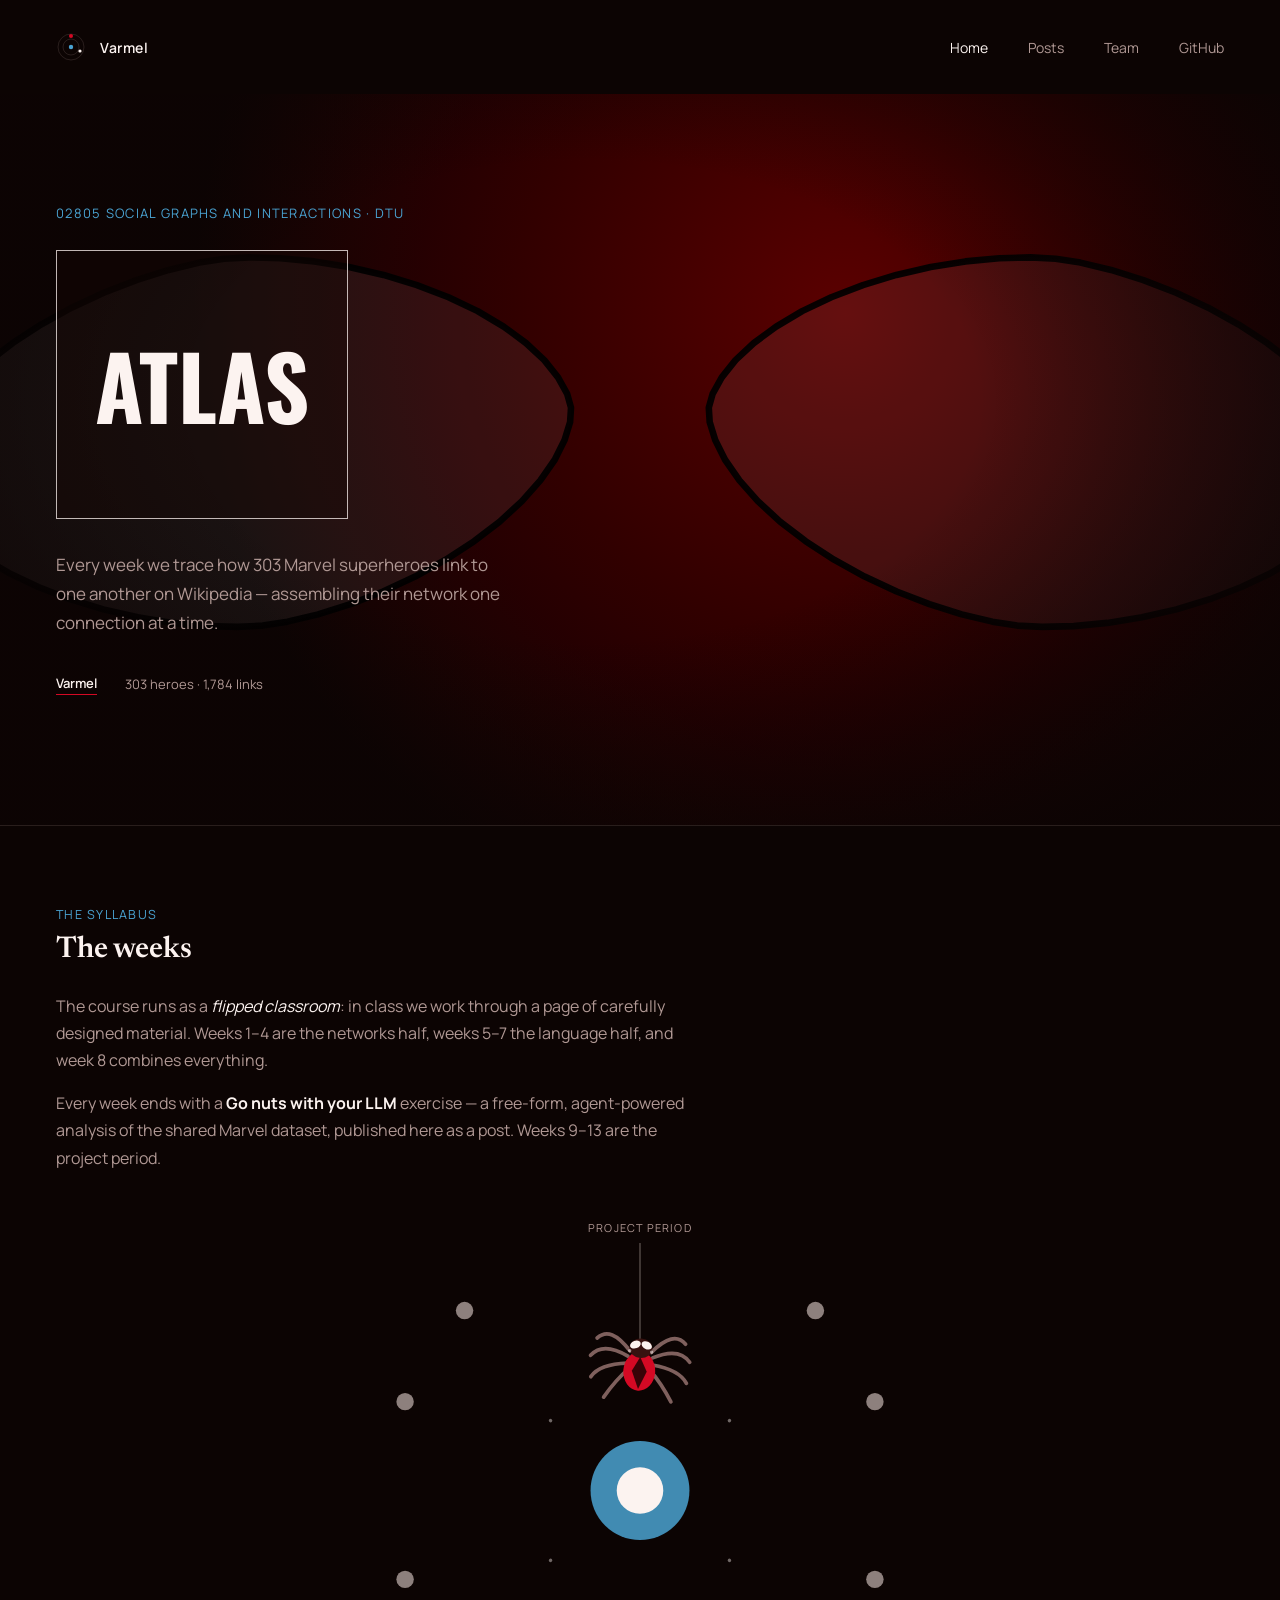
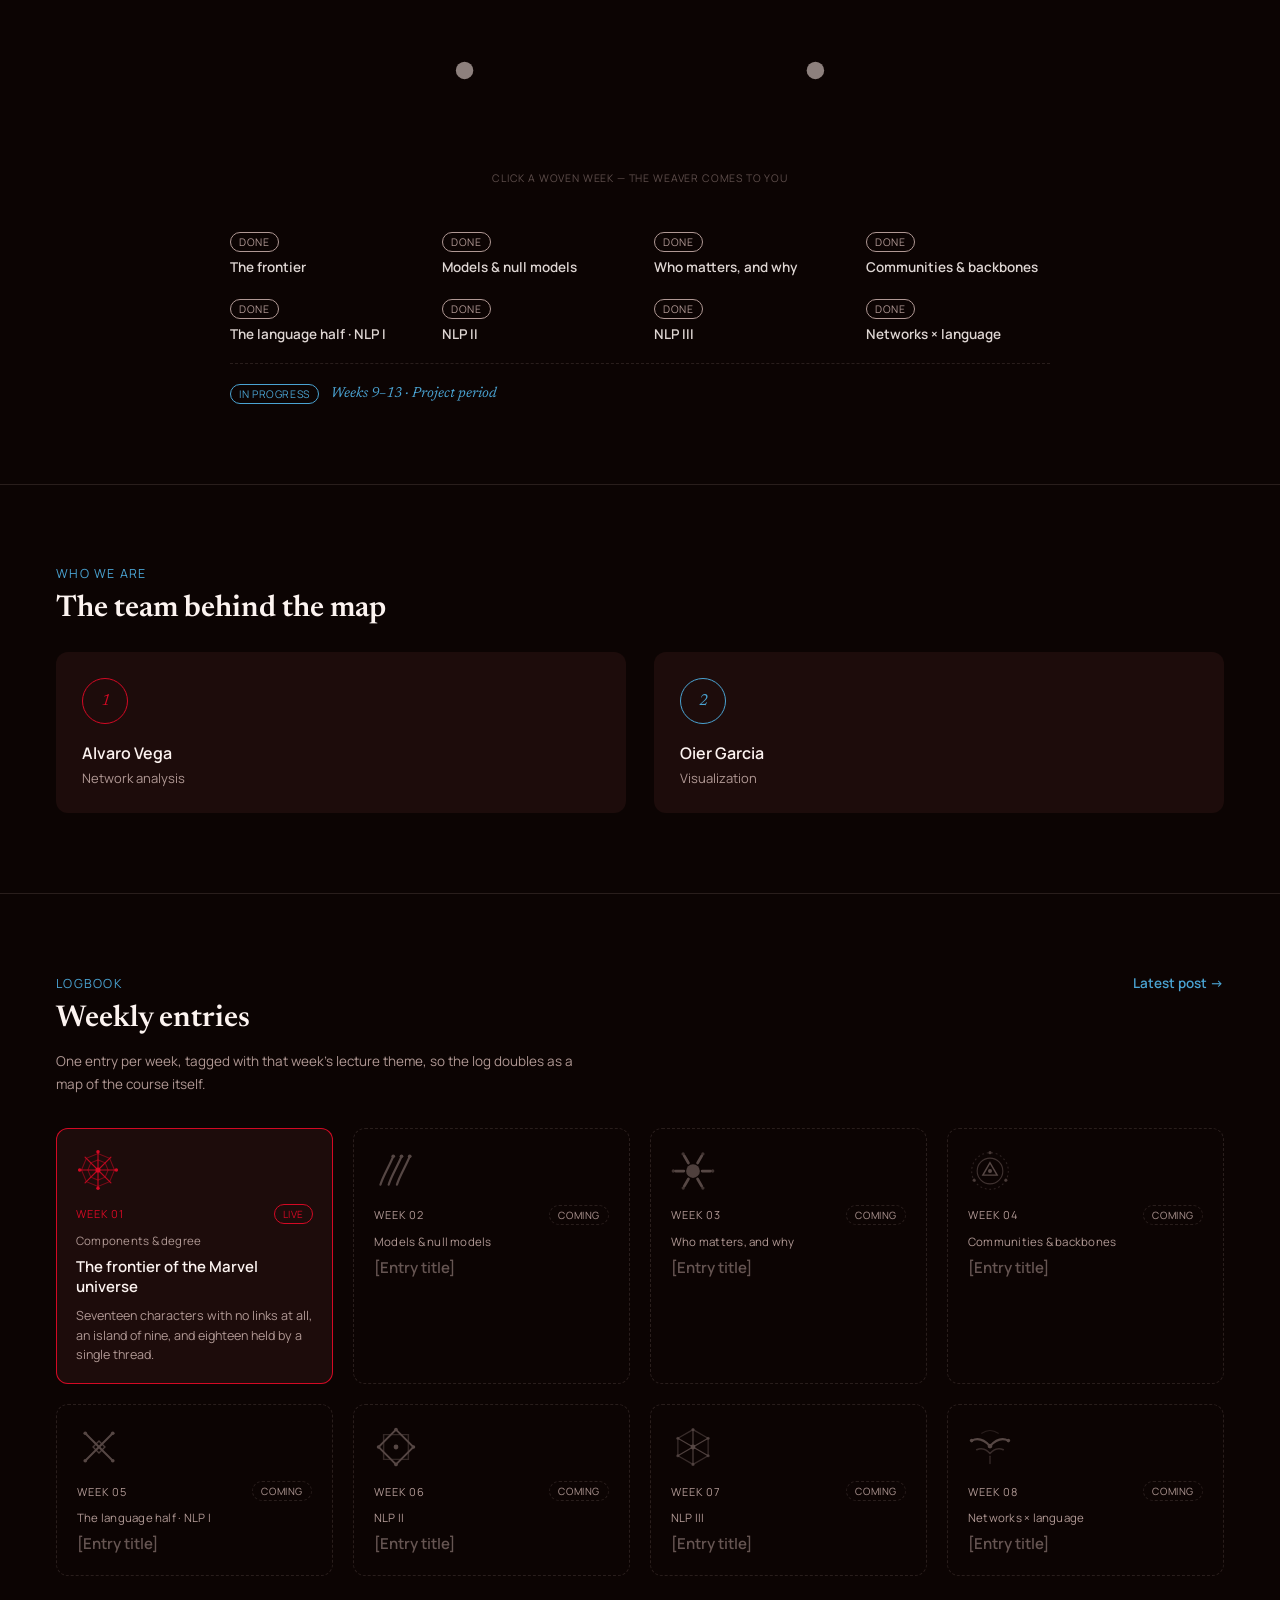
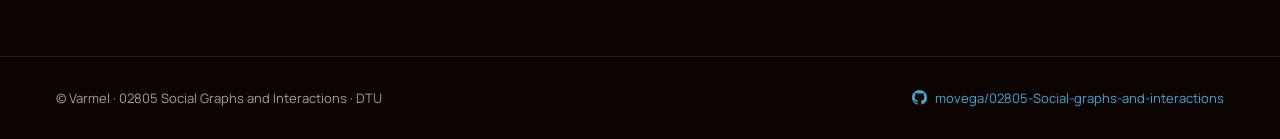
==== commit 7d48b73c: "Point the repo links at movega, let the team cells fill the row The GitHub link in the nav and foote" ====
--- a/index.html
+++ b/index.html
@@ -40,7 +40,7 @@
       <a class="is-current" href="index.html">Home</a>
       <a href="#posts">Posts</a>
       <a href="#team">Team</a>
-      <a href="https://github.com/balpaula/02805-Social-graphs-and-interactions" data-site="repo-link">GitHub</a>
+      <a href="https://github.com/movega/02805-Social-graphs-and-interactions" data-site="repo-link">GitHub</a>
     </nav>
   </header>
 
@@ -409,9 +409,9 @@
   <!-- ===================== FOOTER ===================== -->
   <footer class="site-footer">
     <div class="sans site-footer__note">© <span data-site="team-name">Varmel</span> · 02805 Social Graphs and Interactions · DTU</div>
-    <a href="https://github.com/balpaula/02805-Social-graphs-and-interactions" class="sans site-footer__link" data-site="repo-link">
+    <a href="https://github.com/movega/02805-Social-graphs-and-interactions" class="sans site-footer__link" data-site="repo-link">
       <svg width="15" height="15" viewBox="0 0 16 16" fill="currentColor" aria-hidden="true"><path d="M8 0C3.58 0 0 3.58 0 8c0 3.54 2.29 6.53 5.47 7.59.4.07.55-.17.55-.38 0-.19-.01-.82-.01-1.49-2.01.37-2.53-.49-2.69-.94-.09-.23-.48-.94-.82-1.13-.28-.15-.68-.52-.01-.53.63-.01 1.08.58 1.23.82.72 1.21 1.87.87 2.33.66.07-.52.28-.87.51-1.07-1.78-.2-3.64-.89-3.64-3.95 0-.87.31-1.59.82-2.15-.08-.2-.36-1.02.08-2.12 0 0 .67-.21 2.2.82.64-.18 1.32-.27 2-.27.68 0 1.36.09 2 .27 1.53-1.04 2.2-.82 2.2-.82.44 1.1.16 1.92.08 2.12.51.56.82 1.27.82 2.15 0 3.07-1.87 3.75-3.65 3.95.29.25.54.73.54 1.48 0 1.07-.01 1.93-.01 2.2 0 .21.15.46.55.38A8.01 8.01 0 0 0 16 8c0-4.42-3.58-8-8-8z"></path></svg>
-      <span data-site="repo-label">balpaula/02805-Social-graphs-and-interactions</span>
+      <span data-site="repo-label">movega/02805-Social-graphs-and-interactions</span>
     </a>
   </footer>
 
--- a/assets/css/site.css
+++ b/assets/css/site.css
@@ -220,14 +220,8 @@
 .week-project__title { font-style: italic; font-size: 14.5px; color: var(--muted); opacity: 0.62; }
 
 /* --- Team --------------------------------------------------------------- */
-/* Two members, capped so the cards keep their proportions instead of
-   stretching across the whole page. */
-.team-grid {
-  display: grid;
-  grid-template-columns: repeat(2, minmax(0, 1fr));
-  gap: 28px;
-  max-width: 720px;
-}
+/* Two members, each taking half the row. */
+.team-grid { display: grid; grid-template-columns: repeat(2, minmax(0, 1fr)); gap: 28px; }
 .member { padding: 26px; border-radius: 12px; background: var(--bg-panel); }
 .member__badge {
   width: 46px; height: 46px; border-radius: 50%;
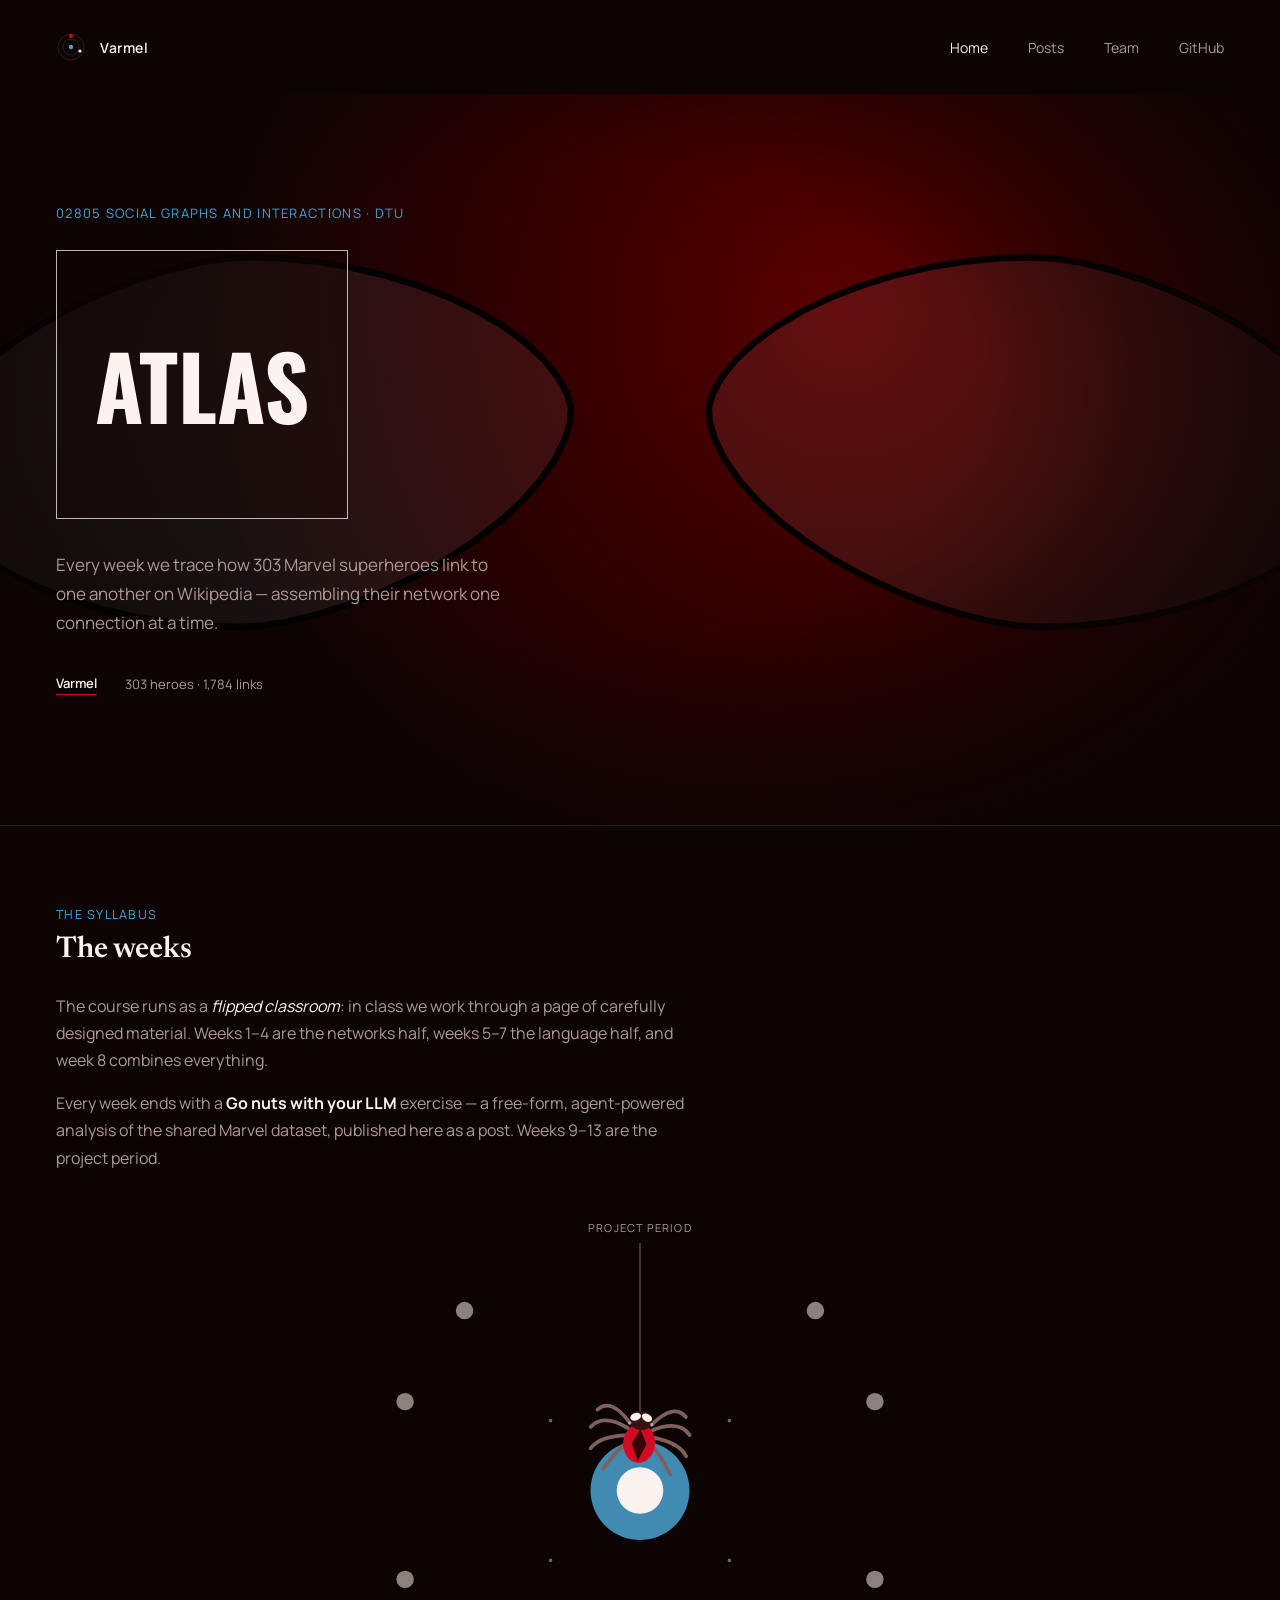
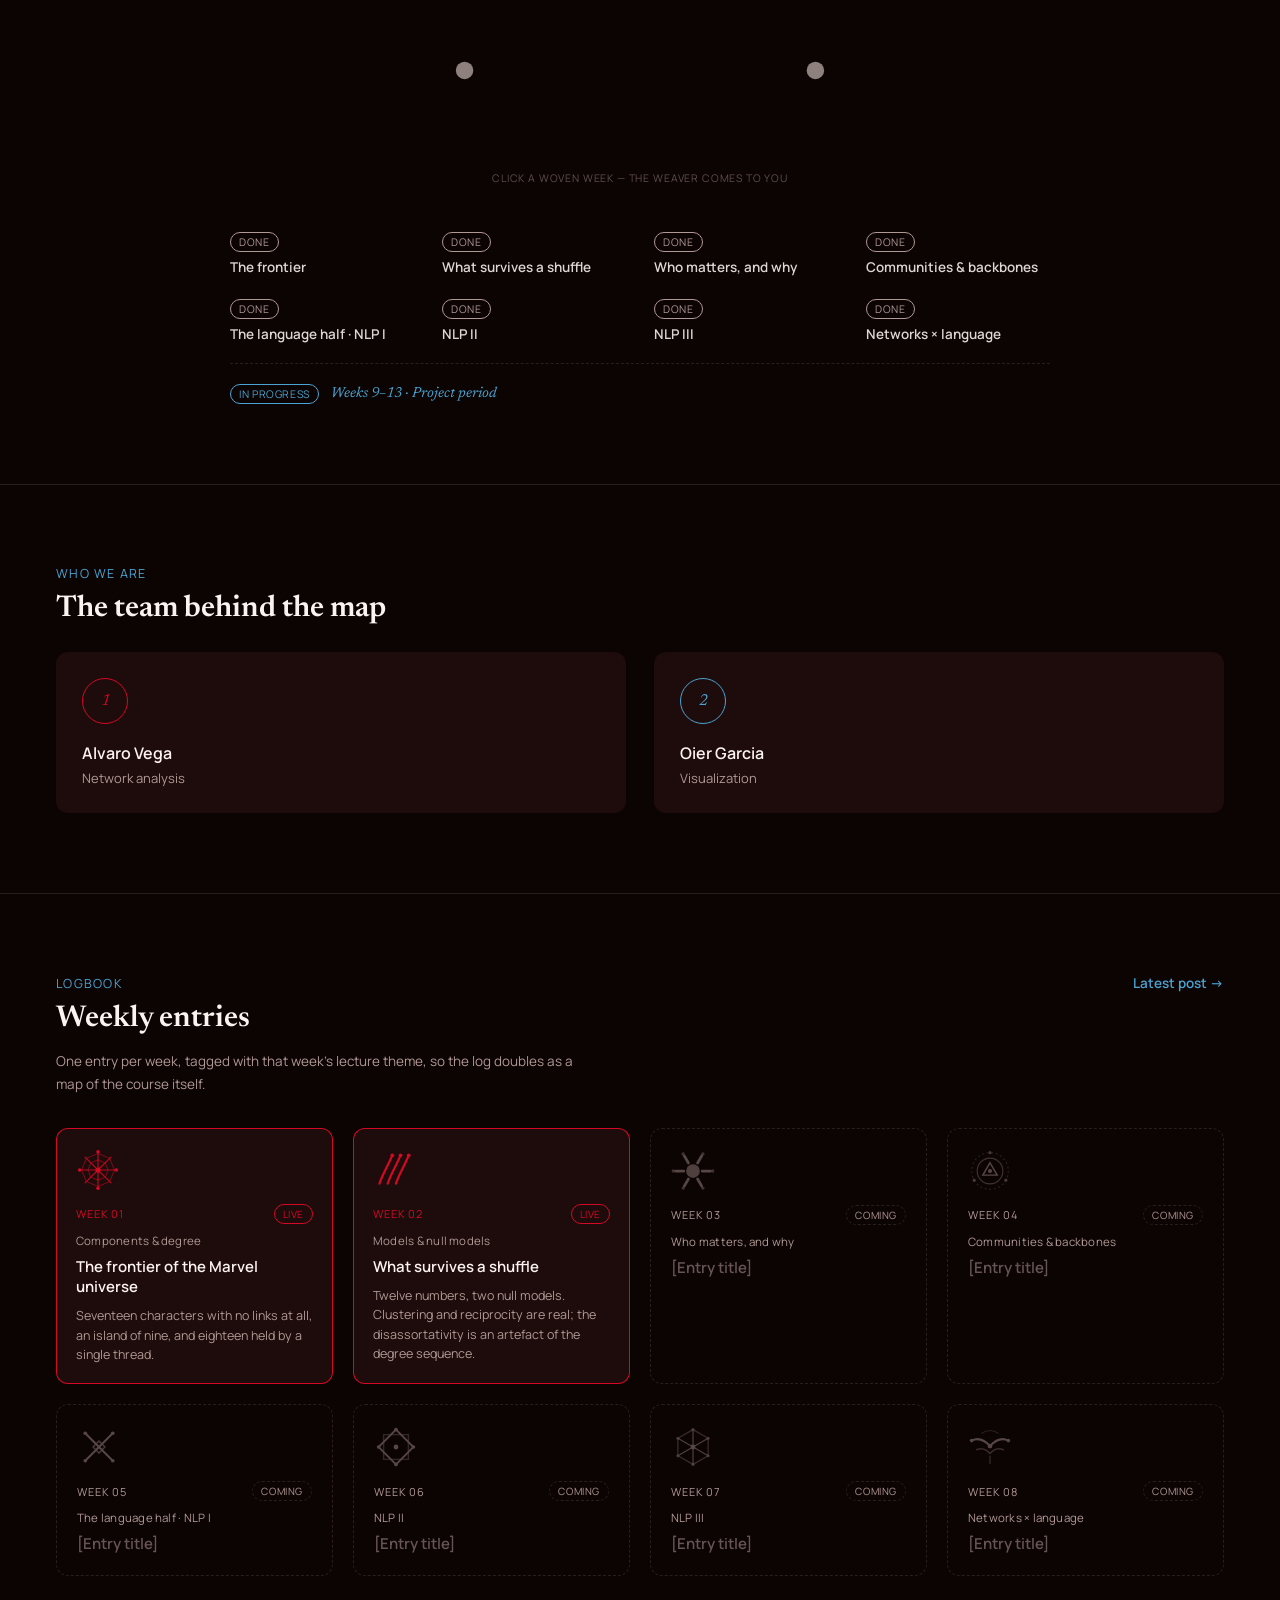
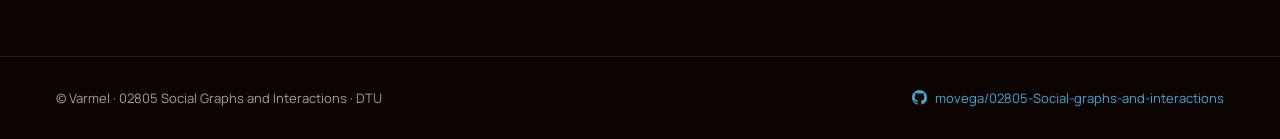
==== commit 776a75fa: "Week 2: shuffle-test twelve properties of the network Section 2.11, taking the shuffle-test option, " ====
--- a/index.html
+++ b/index.html
@@ -159,7 +159,7 @@
       </div>
       <div class="week-cell">
         <div class="sans tag" id="footer-w2-tag">coming</div>
-        <div class="week-cell__title" id="footer-w2-title">Models &amp; null models</div>
+        <a class="week-cell__title" id="footer-w2-title" href="posts/week2.html">What survives a shuffle</a>
       </div>
       <div class="week-cell">
         <div class="sans tag" id="footer-w3-tag">coming</div>
@@ -257,7 +257,7 @@
       <!-- As each post lands, swap its wrapper for
            <a class="post-card" href="posts/weekNN.html"> and the status to "live". -->
 
-      <div class="post-card post-card--empty">
+      <a class="post-card" href="posts/week2.html">
         <svg class="post-card__glyph" viewBox="0 0 48 48" role="img">
           <title>Wolverine &mdash; 77 links in our network</title>
           <path d="M 7 39 C 9.5 30, 17 18, 21 8" fill="none" stroke="currentColor" stroke-width="2.4" stroke-linecap="round"></path>
@@ -269,11 +269,12 @@
         </svg>
         <div class="post-card__row">
           <div class="sans post-card__week">Week 02</div>
-          <div class="sans post-card__status">coming</div>
+          <div class="sans post-card__status">live</div>
         </div>
         <div class="sans post-card__theme">Models &amp; null models</div>
-        <div class="post-card__title">[Entry title]</div>
-      </div>
+        <div class="post-card__title">What survives a shuffle</div>
+        <div class="post-card__dek">Twelve numbers, two null models. Clustering and reciprocity are real; the disassortativity is an artefact of the degree sequence.</div>
+      </a>
 
       <div class="post-card post-card--empty">
         <svg class="post-card__glyph" viewBox="0 0 48 48" role="img">
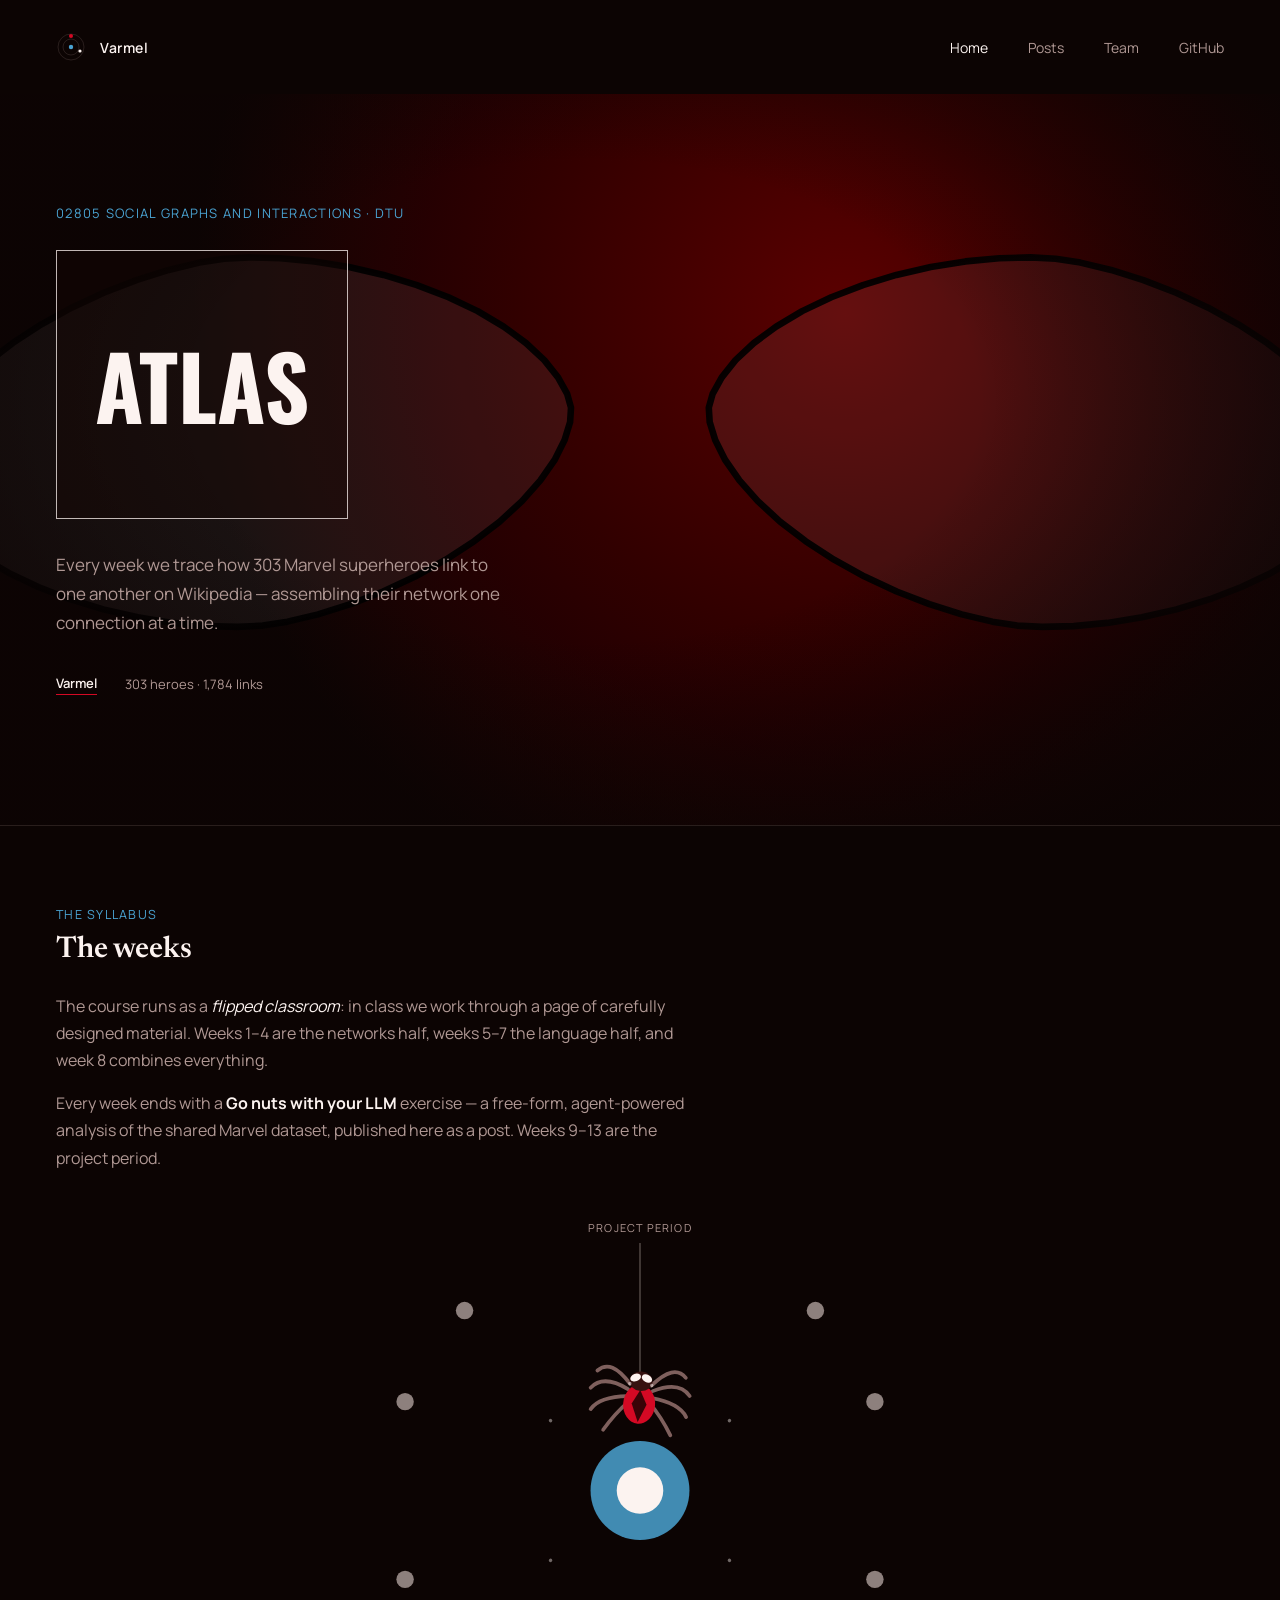
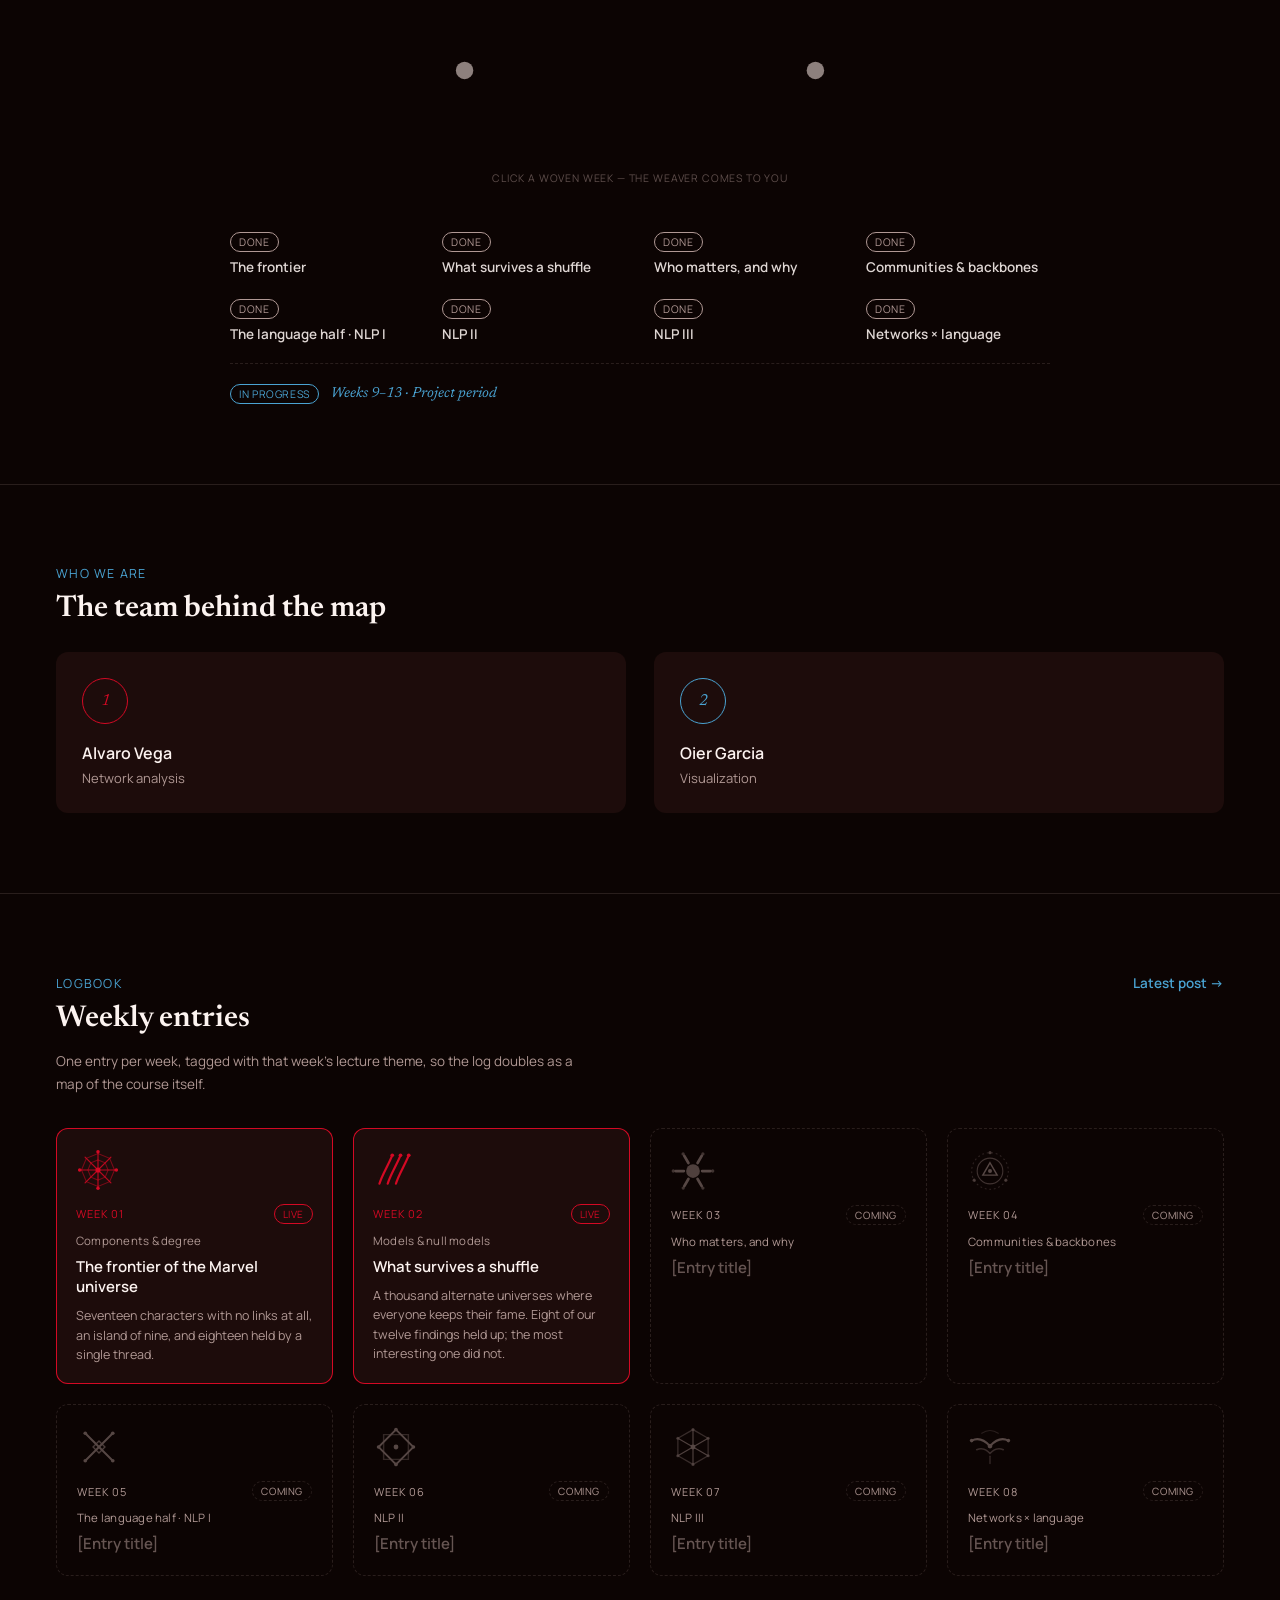
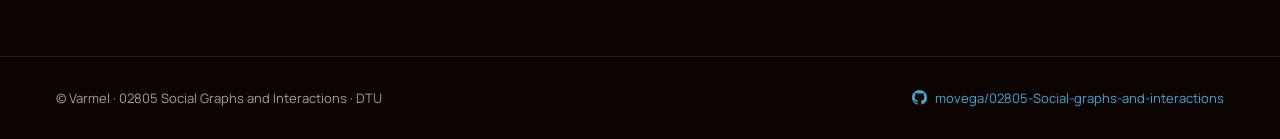
==== commit 17dd47a8: "Week 2: rewrite the post for a reader who has not taken the course Same analysis, same numbers, plai" ====
--- a/index.html
+++ b/index.html
@@ -273,7 +273,7 @@
         </div>
         <div class="sans post-card__theme">Models &amp; null models</div>
         <div class="post-card__title">What survives a shuffle</div>
-        <div class="post-card__dek">Twelve numbers, two null models. Clustering and reciprocity are real; the disassortativity is an artefact of the degree sequence.</div>
+        <div class="post-card__dek">A thousand alternate universes where everyone keeps their fame. Eight of our twelve findings held up; the most interesting one did not.</div>
       </a>
 
       <div class="post-card post-card--empty">
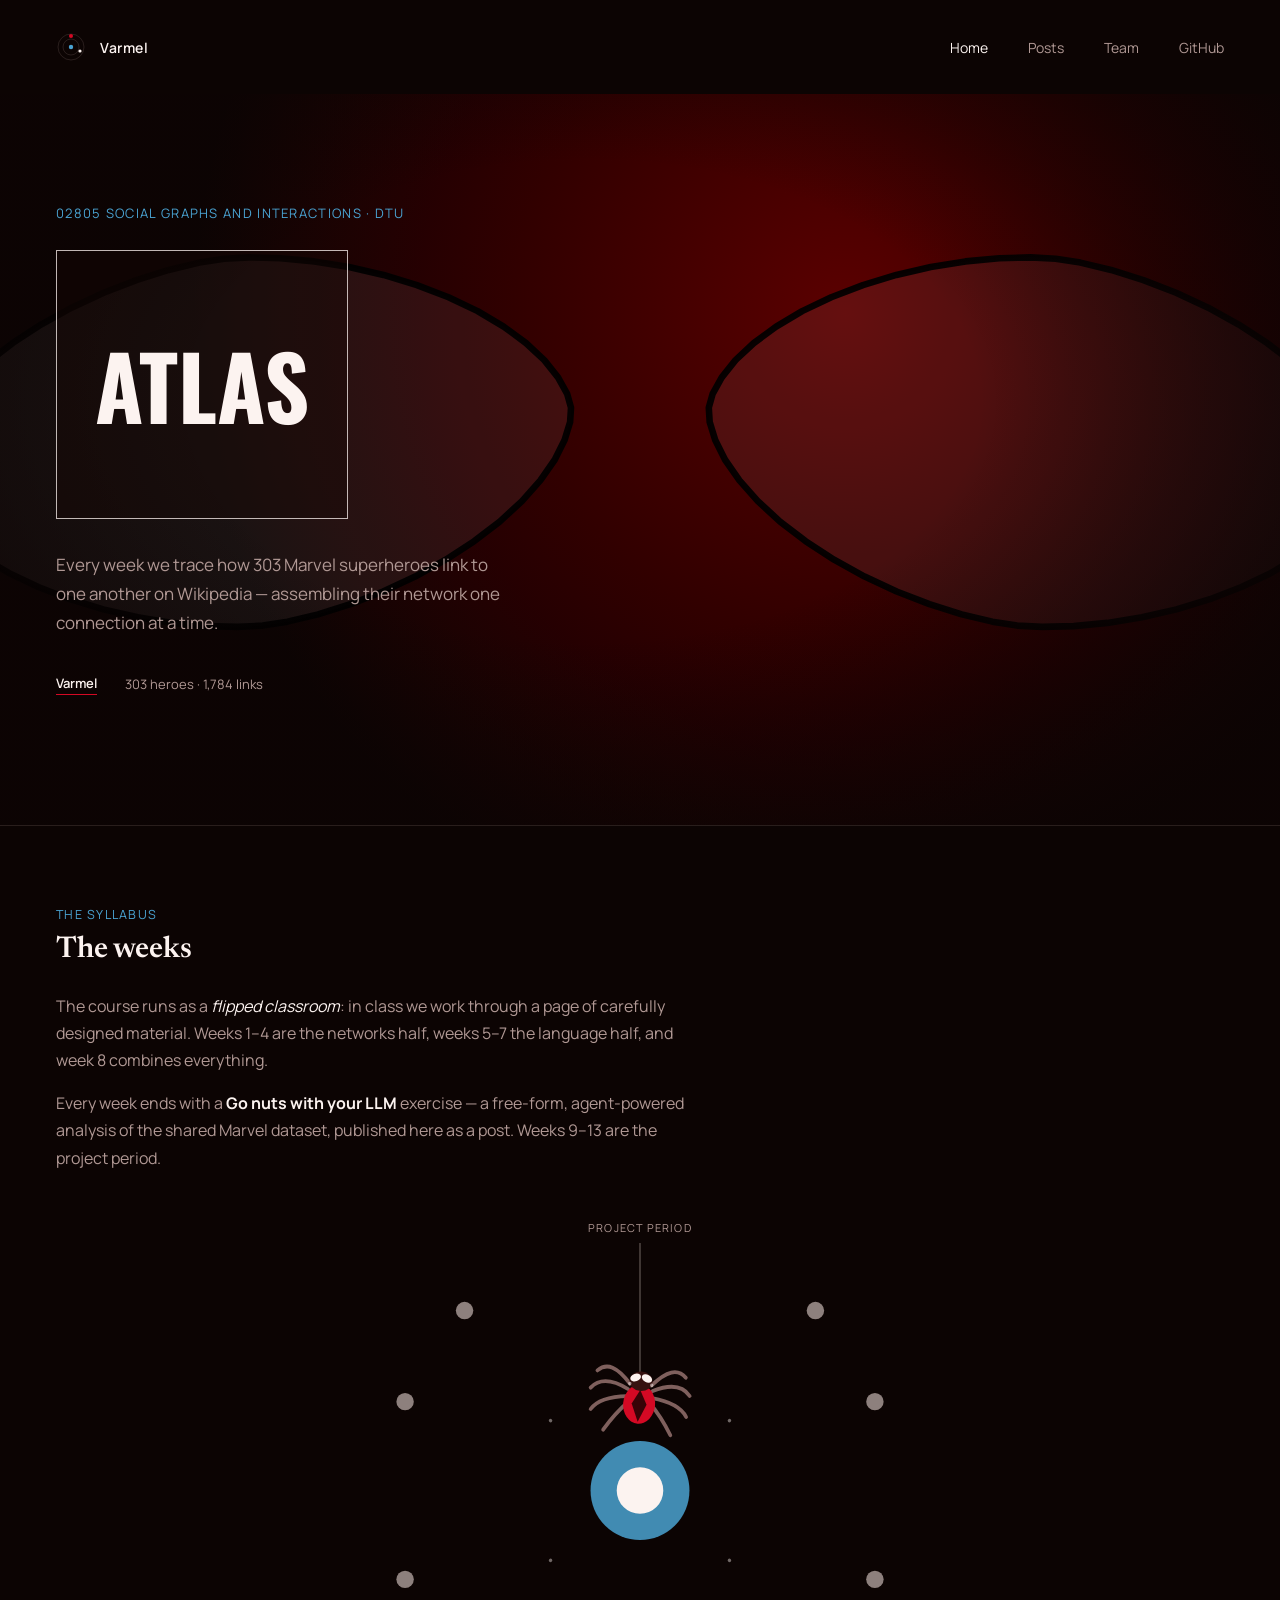
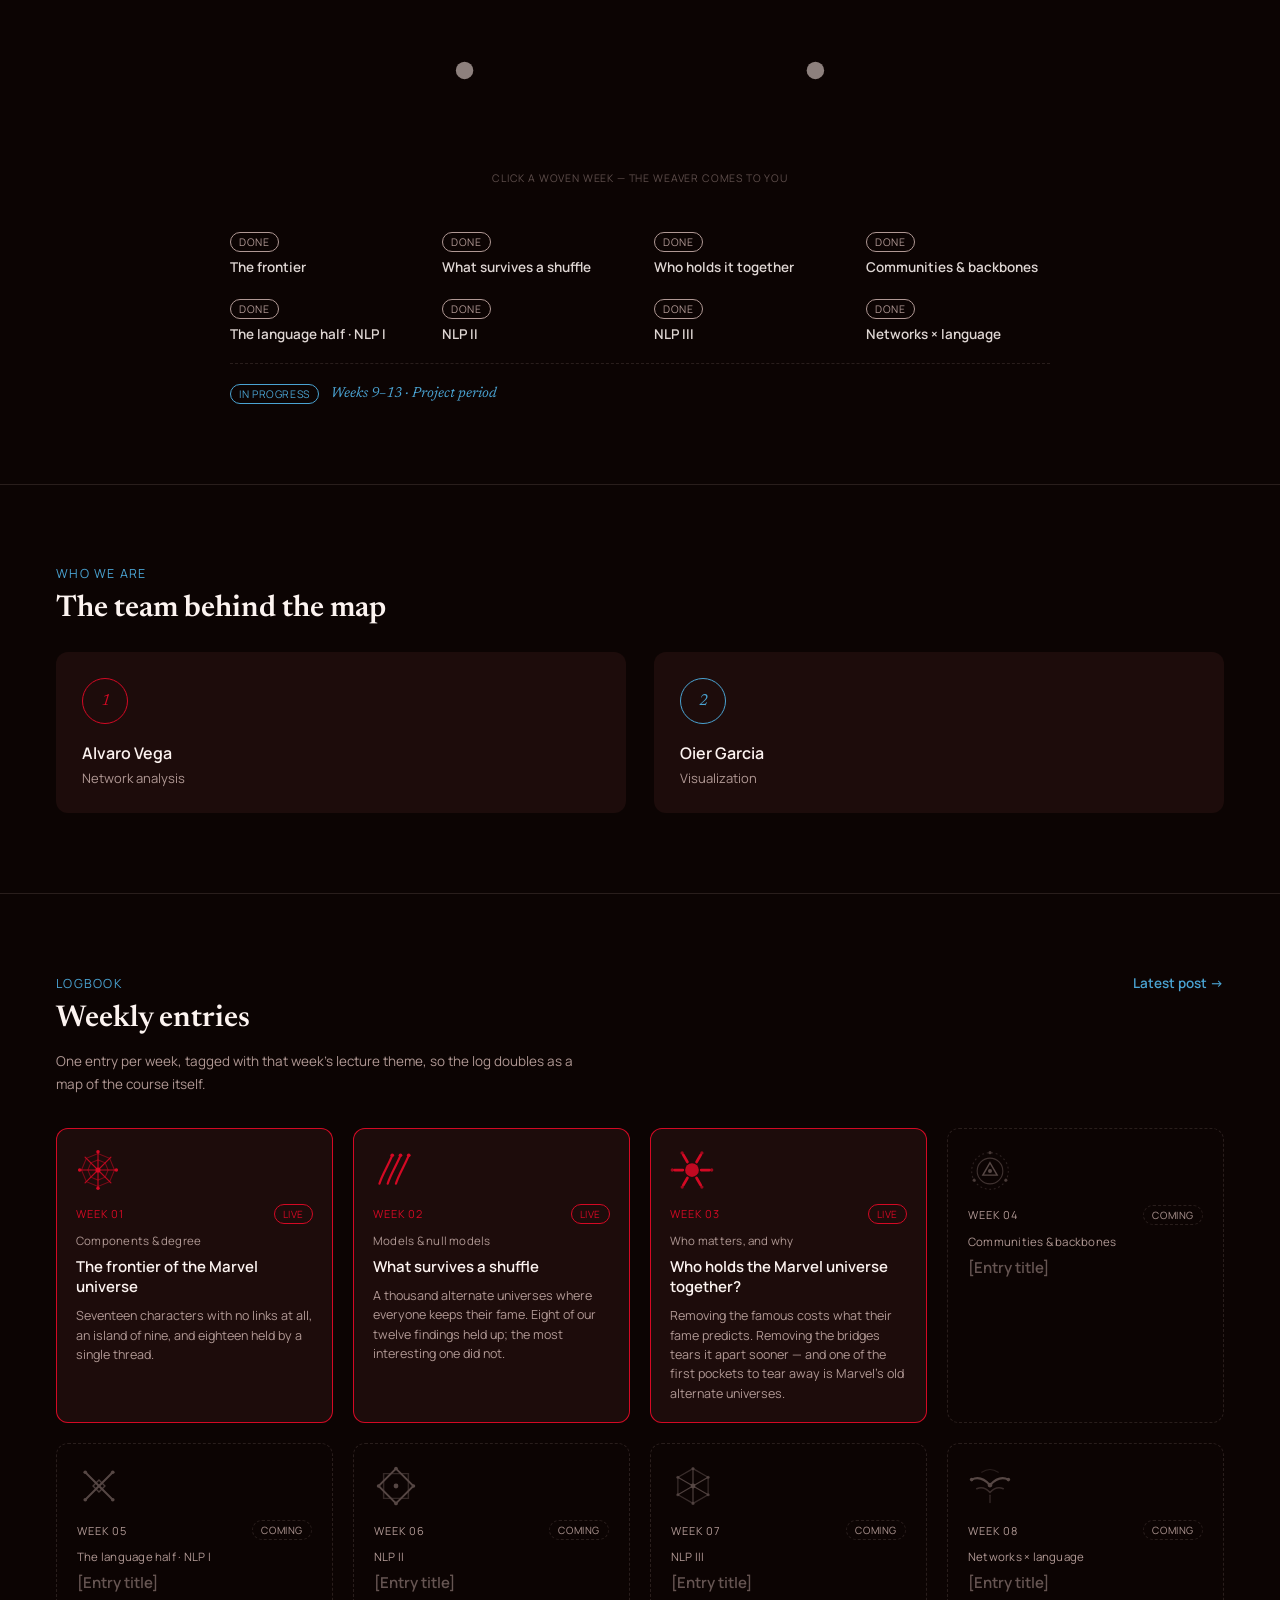
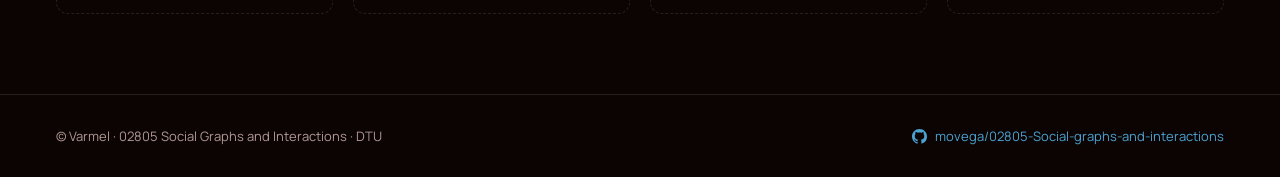
==== commit 5954b3d4: "Week 3: who holds the Marvel universe together Answers 3.12 with the fragmentation opener: remove ch" ====
--- a/index.html
+++ b/index.html
@@ -163,7 +163,7 @@
       </div>
       <div class="week-cell">
         <div class="sans tag" id="footer-w3-tag">coming</div>
-        <div class="week-cell__title" id="footer-w3-title">Who matters, and why</div>
+        <a class="week-cell__title" id="footer-w3-title" href="posts/week3.html">Who holds it together</a>
       </div>
       <div class="week-cell">
         <div class="sans tag" id="footer-w4-tag">coming</div>
@@ -220,7 +220,7 @@
         <div class="sans eyebrow">Logbook</div>
         <h2 class="serif section__title" style="margin-bottom:0;">Weekly entries</h2>
       </div>
-      <a href="posts/week1.html" class="sans link-more">Latest post →</a>
+      <a href="posts/week3.html" class="sans link-more">Latest post →</a>
     </div>
     <p class="sans section__note" style="font-size:13.5px; margin-bottom:32px; max-width:520px;">One entry per week, tagged with that week's lecture theme, so the log doubles as a map of the course itself.</p>
 
@@ -276,7 +276,7 @@
         <div class="post-card__dek">A thousand alternate universes where everyone keeps their fame. Eight of our twelve findings held up; the most interesting one did not.</div>
       </a>
 
-      <div class="post-card post-card--empty">
+      <a class="post-card" href="posts/week3.html">
         <svg class="post-card__glyph" viewBox="0 0 48 48" role="img">
           <title>Hulk &mdash; 74 links in our network</title>
           <line x1="34" y1="24" x2="43" y2="24" stroke="currentColor" stroke-width="3" stroke-linecap="round"></line>
@@ -295,11 +295,12 @@
         </svg>
         <div class="post-card__row">
           <div class="sans post-card__week">Week 03</div>
-          <div class="sans post-card__status">coming</div>
+          <div class="sans post-card__status">live</div>
         </div>
         <div class="sans post-card__theme">Who matters, and why</div>
-        <div class="post-card__title">[Entry title]</div>
-      </div>
+        <div class="post-card__title">Who holds the Marvel universe together?</div>
+        <div class="post-card__dek">Removing the famous costs what their fame predicts. Removing the bridges tears it apart sooner &mdash; and one of the first pockets to tear away is Marvel's old alternate universes.</div>
+      </a>
 
       <div class="post-card post-card--empty">
         <svg class="post-card__glyph" viewBox="0 0 48 48" role="img">
--- a/assets/css/site.css
+++ b/assets/css/site.css
@@ -14,6 +14,8 @@
   --accent: oklch(0.55 0.22 25);
   --accent2: oklch(0.68 0.11 235);
   --line-node: oklch(0.88 0.02 40 / 0.6);
+  --chart-gold: oklch(0.68 0.12 85);      /* the blind G(n,m) null */
+  --chart-violet: oklch(0.66 0.14 300);   /* the leaky configuration model */
   --eye-fill: oklch(0.97 0.01 40 / 0.06);
   --eye-line: oklch(0.03 0 0 / 0.92);
 
@@ -284,6 +286,97 @@
   color: var(--muted); border: 1px dashed var(--line);
 }
 .post-card--empty .post-card__title { color: var(--muted); opacity: 0.55; }
+
+/* --- Interactive charts ------------------------------------------------- */
+/* Progressive enhancement: the figure ships a PNG, and charts.js swaps in an
+   SVG version when it loads. Everything here styles the SVG version only. */
+
+.figcaption__hint { color: var(--accent2); font-style: normal; }
+.chart { margin: 0; }
+.chart--stacked + .chart--stacked { margin-top: 22px; }
+.chart__plot { width: 100%; }
+.chart__plot svg { display: block; width: 100%; height: auto; overflow: visible; }
+
+.chart__tick { font-size: 10.5px; fill: var(--muted); font-family: "Manrope", system-ui, sans-serif; }
+.chart__axis { font-size: 11px; fill: var(--muted); font-family: "Manrope", system-ui, sans-serif; }
+.chart__rowlabel { font-size: 11.5px; fill: var(--text); font-family: "Manrope", system-ui, sans-serif; }
+.chart__pinned { font-size: 10.5px; fill: var(--accent2); font-style: italic; font-family: "Manrope", system-ui, sans-serif; }
+.chart__clip { font-size: 10px; fill: var(--bg); font-weight: 700; font-family: "Manrope", system-ui, sans-serif; }
+.chart__note { font-size: 11px; fill: var(--text); font-weight: 600; font-family: "Manrope", system-ui, sans-serif; }
+
+.chart__plot rect, .chart__plot circle { transition: opacity 120ms ease; }
+.chart__plot rect:hover, .chart__plot circle:hover { opacity: 1; }
+
+/* legend: each entry toggles its series */
+.chart__legend {
+  display: flex; flex-wrap: wrap; gap: 8px 16px;
+  margin-top: 10px; align-items: center;
+}
+.chart__key {
+  display: inline-flex; align-items: center; gap: 7px;
+  background: none; border: 0; padding: 2px 0;
+  font-family: "Manrope", system-ui, sans-serif; font-size: 12px;
+  color: var(--text); cursor: pointer;
+}
+.chart__key--static { cursor: default; }
+.chart__key.is-off { opacity: 0.4; }
+.chart__key:hover:not(.chart__key--static) { color: var(--accent); }
+.chart__keynum { color: var(--muted); font-variant-numeric: tabular-nums; }
+.chart__swatch { width: 11px; height: 11px; border-radius: 2px; flex: none; }
+.chart__swatch--line { width: 3px; height: 13px; border-radius: 1px; }
+
+/* controls: which null to compare against */
+.chart__controls, .chart__chips {
+  display: flex; flex-wrap: wrap; gap: 8px; align-items: center;
+  margin-bottom: 12px;
+}
+.chart__label {
+  font-family: "Manrope", system-ui, sans-serif; font-size: 11px;
+  letter-spacing: 0.06em; text-transform: uppercase; color: var(--muted);
+  margin-right: 2px;
+}
+.chart__toggle, .chart__chip {
+  font-family: "Manrope", system-ui, sans-serif; font-size: 11.5px;
+  color: var(--muted); background: none;
+  border: 1px solid var(--line); border-radius: 100px;
+  padding: 4px 11px; cursor: pointer;
+  transition: color 120ms ease, border-color 120ms ease;
+}
+.chart__toggle:hover, .chart__chip:hover { color: var(--text); border-color: var(--muted); }
+.chart__toggle.is-on, .chart__chip.is-on {
+  color: var(--accent); border-color: var(--accent);
+  background: oklch(0.55 0.20 25 / 0.14);
+}
+.chart__chips { gap: 6px; }
+
+/* tooltip: appended to <body>, so it is never clipped by the figure */
+.chart-tip {
+  position: fixed; z-index: 60; display: none;
+  pointer-events: none;
+  background: var(--bg-panel); color: var(--text);
+  border: 1px solid var(--line); border-radius: 8px;
+  padding: 8px 11px; max-width: 260px;
+  font-family: "Manrope", system-ui, sans-serif; font-size: 12px; line-height: 1.5;
+  box-shadow: 0 6px 20px oklch(0 0 0 / 0.45);
+}
+.chart-tip strong { color: var(--text); }
+.chart-tip em { color: var(--accent); font-style: normal; }
+
+/* A figure whose PNG has been replaced. The selector has to out-specify
+   `.post-body figure img { display: block }` above, or that rule keeps the
+   image on screen even with the hidden attribute set. */
+.post-body figure.figure--interactive img { display: none; }
+
+@media print {
+  /* print gets the PNG back: an SVG built by script will not be there */
+  .post-body figure.figure--interactive img { display: block; }
+  .chart, .chart-tip { display: none !important; }
+}
+
+@media (prefers-reduced-motion: reduce) {
+  .chart__plot rect, .chart__plot circle,
+  .chart__toggle, .chart__chip, .chart__key { transition: none; }
+}
 
 /* --- Article (weekly post) ---------------------------------------------- */
 .post-header { padding: 64px var(--pad-x) 0; }
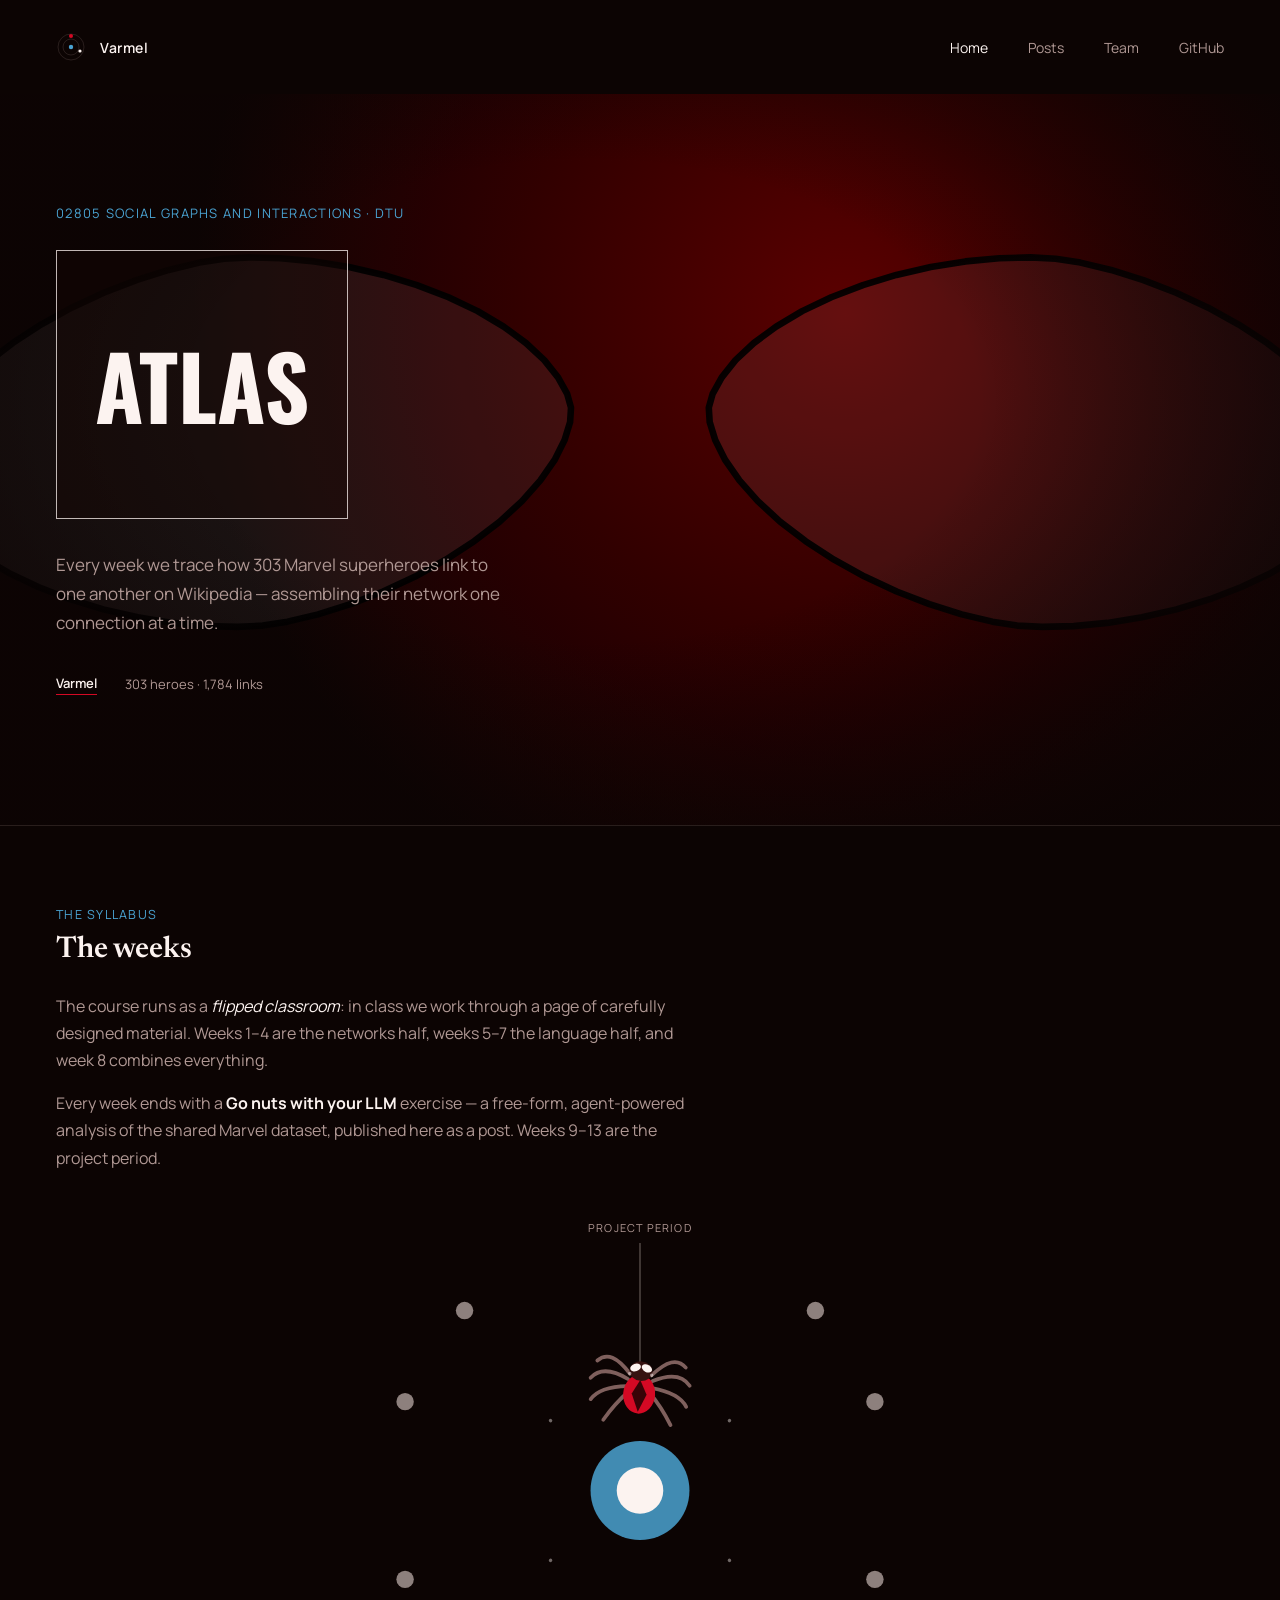
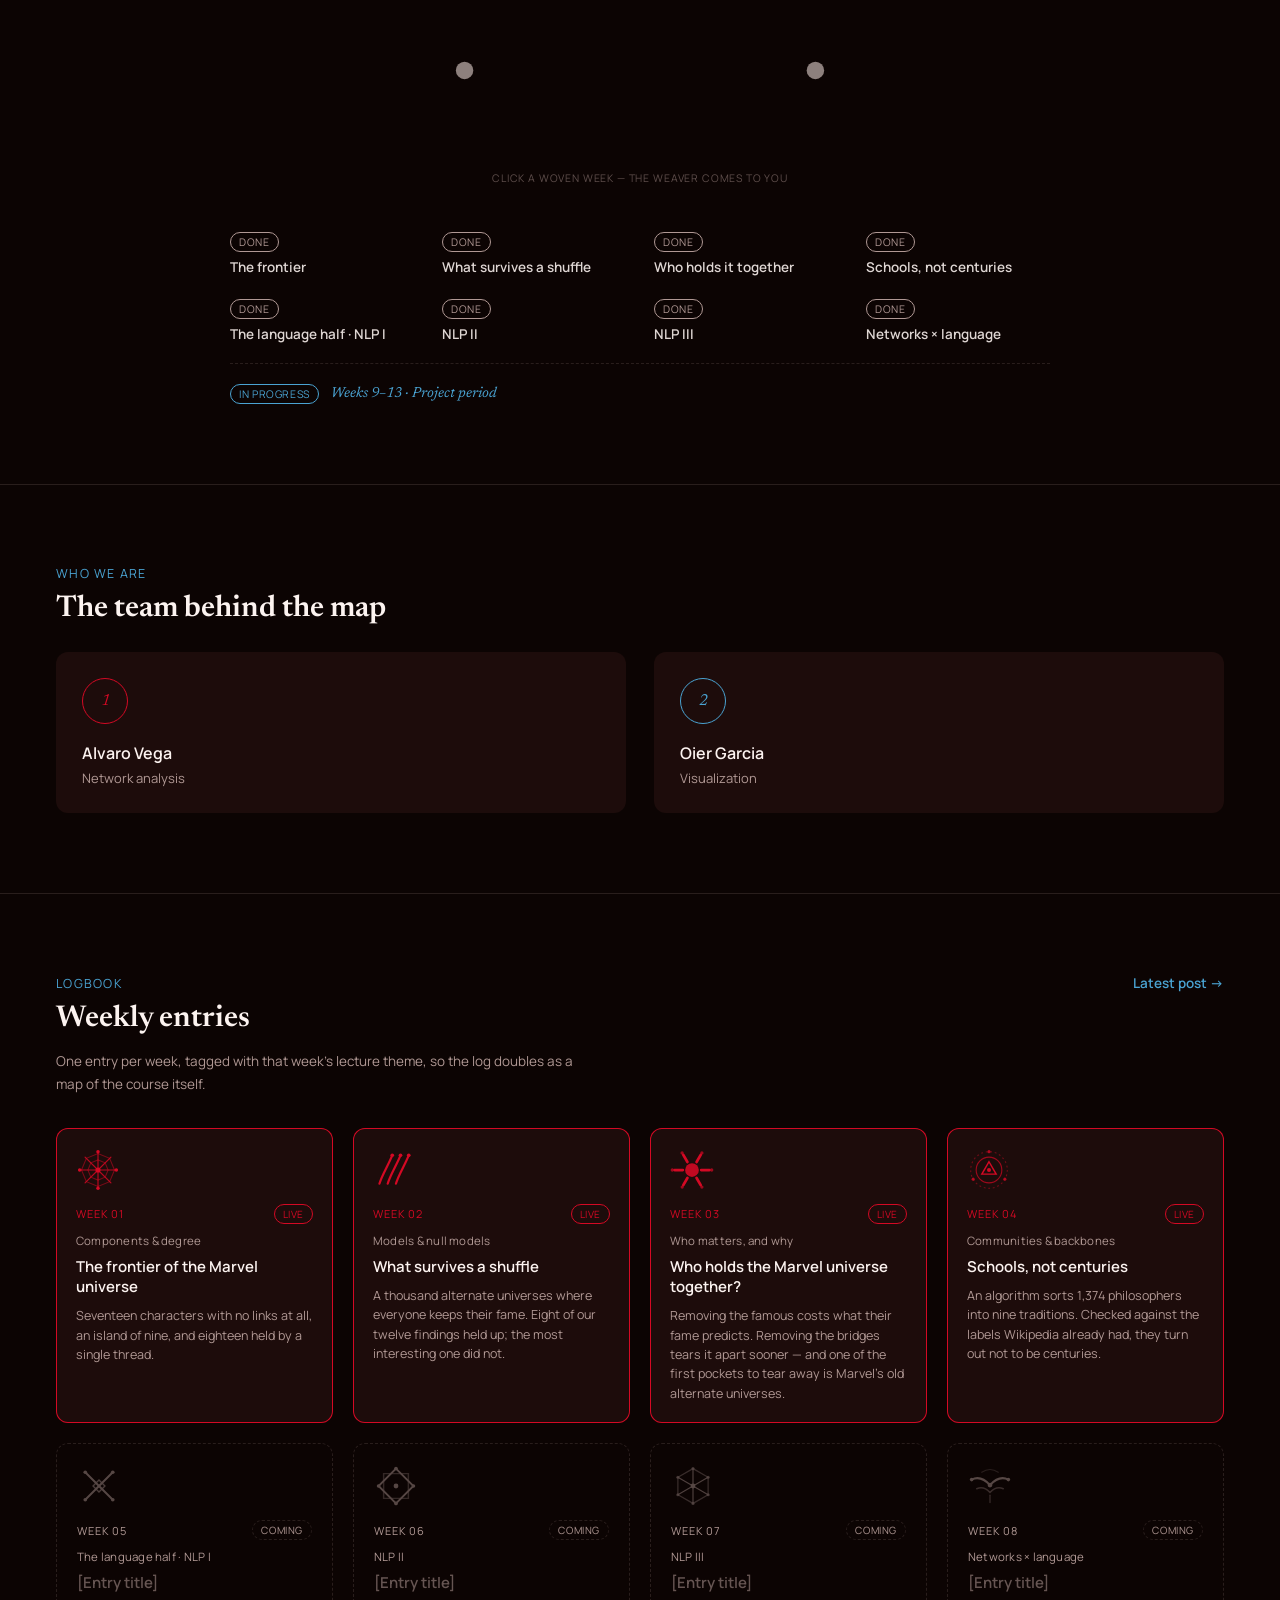
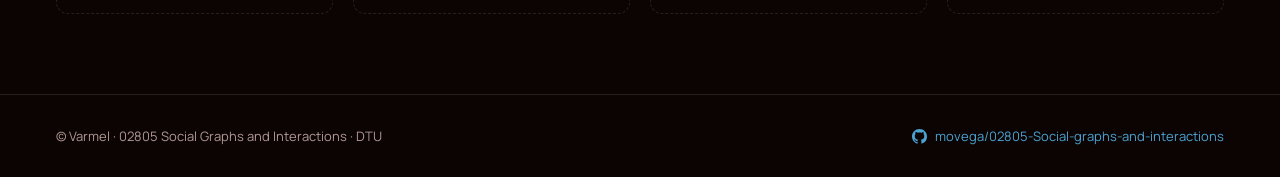
==== commit 1dd6ea3f: "Week 4: communities, on two networks only one of which has an answer key Section 4.13, with the part" ====
--- a/index.html
+++ b/index.html
@@ -167,7 +167,7 @@
       </div>
       <div class="week-cell">
         <div class="sans tag" id="footer-w4-tag">coming</div>
-        <div class="week-cell__title" id="footer-w4-title">Communities &amp; backbones</div>
+        <a class="week-cell__title" id="footer-w4-title" href="posts/week4.html">Schools, not centuries</a>
       </div>
       <div class="week-cell">
         <div class="sans tag" id="footer-w5-tag">coming</div>
@@ -302,7 +302,7 @@
         <div class="post-card__dek">Removing the famous costs what their fame predicts. Removing the bridges tears it apart sooner &mdash; and one of the first pockets to tear away is Marvel's old alternate universes.</div>
       </a>
 
-      <div class="post-card post-card--empty">
+      <a class="post-card" href="posts/week4.html">
         <svg class="post-card__glyph" viewBox="0 0 48 48" role="img">
           <title>Doctor Strange &mdash; 67 links in our network</title>
           <circle cx="24" cy="24" r="20" fill="none" stroke="currentColor" stroke-width="1.2" opacity="0.45" stroke-dasharray="2 3"></circle>
@@ -315,11 +315,12 @@
         </svg>
         <div class="post-card__row">
           <div class="sans post-card__week">Week 04</div>
-          <div class="sans post-card__status">coming</div>
+          <div class="sans post-card__status">live</div>
         </div>
         <div class="sans post-card__theme">Communities &amp; backbones</div>
-        <div class="post-card__title">[Entry title]</div>
-      </div>
+        <div class="post-card__title">Schools, not centuries</div>
+        <div class="post-card__dek">An algorithm sorts 1,374 philosophers into nine traditions. Checked against the labels Wikipedia already had, they turn out not to be centuries.</div>
+      </a>
 
       <div class="post-card post-card--empty">
         <svg class="post-card__glyph" viewBox="0 0 48 48" role="img">
--- a/assets/css/site.css
+++ b/assets/css/site.css
@@ -16,6 +16,20 @@
   --line-node: oklch(0.88 0.02 40 / 0.6);
   --chart-gold: oklch(0.68 0.12 85);      /* the blind G(n,m) null */
   --chart-violet: oklch(0.66 0.14 300);   /* the leaky configuration model */
+
+  /* Community colours, shared by the PNG figures and the interactive maps.
+     Warm reds and golds against cool blues and violets, all legible on the
+     dark page and separable for the common colour-vision deficiencies. */
+  --team-0: oklch(0.62 0.19 28);
+  --team-1: oklch(0.80 0.13 64);
+  --team-2: oklch(0.58 0.10 100);
+  --team-3: oklch(0.76 0.13 140);
+  --team-4: oklch(0.56 0.10 178);
+  --team-5: oklch(0.86 0.08 208);
+  --team-6: oklch(0.60 0.15 250);
+  --team-7: oklch(0.74 0.12 292);
+  --team-8: oklch(0.53 0.13 325);
+  --team-9: oklch(0.80 0.10 355);
   --eye-fill: oklch(0.97 0.01 40 / 0.06);
   --eye-line: oklch(0.03 0 0 / 0.92);
 
@@ -302,6 +316,13 @@
 .chart__rowlabel { font-size: 11.5px; fill: var(--text); font-family: "Manrope", system-ui, sans-serif; }
 .chart__pinned { font-size: 10.5px; fill: var(--accent2); font-style: italic; font-family: "Manrope", system-ui, sans-serif; }
 .chart__clip { font-size: 10px; fill: var(--bg); font-weight: 700; font-family: "Manrope", system-ui, sans-serif; }
+.chart__mapname {
+  font-size: 10.5px; fill: var(--text); font-weight: 600;
+  font-family: "Manrope", system-ui, sans-serif;
+  paint-order: stroke; stroke: var(--bg-panel); stroke-width: 2.6px;
+}
+.chart__legend--teams { gap: 6px 14px; margin-bottom: 12px; margin-top: 0; }
+.chart__legend--teams .chart__key.is-on { color: var(--accent); }
 .chart__note { font-size: 11px; fill: var(--text); font-weight: 600; font-family: "Manrope", system-ui, sans-serif; }
 
 .chart__plot rect, .chart__plot circle { transition: opacity 120ms ease; }
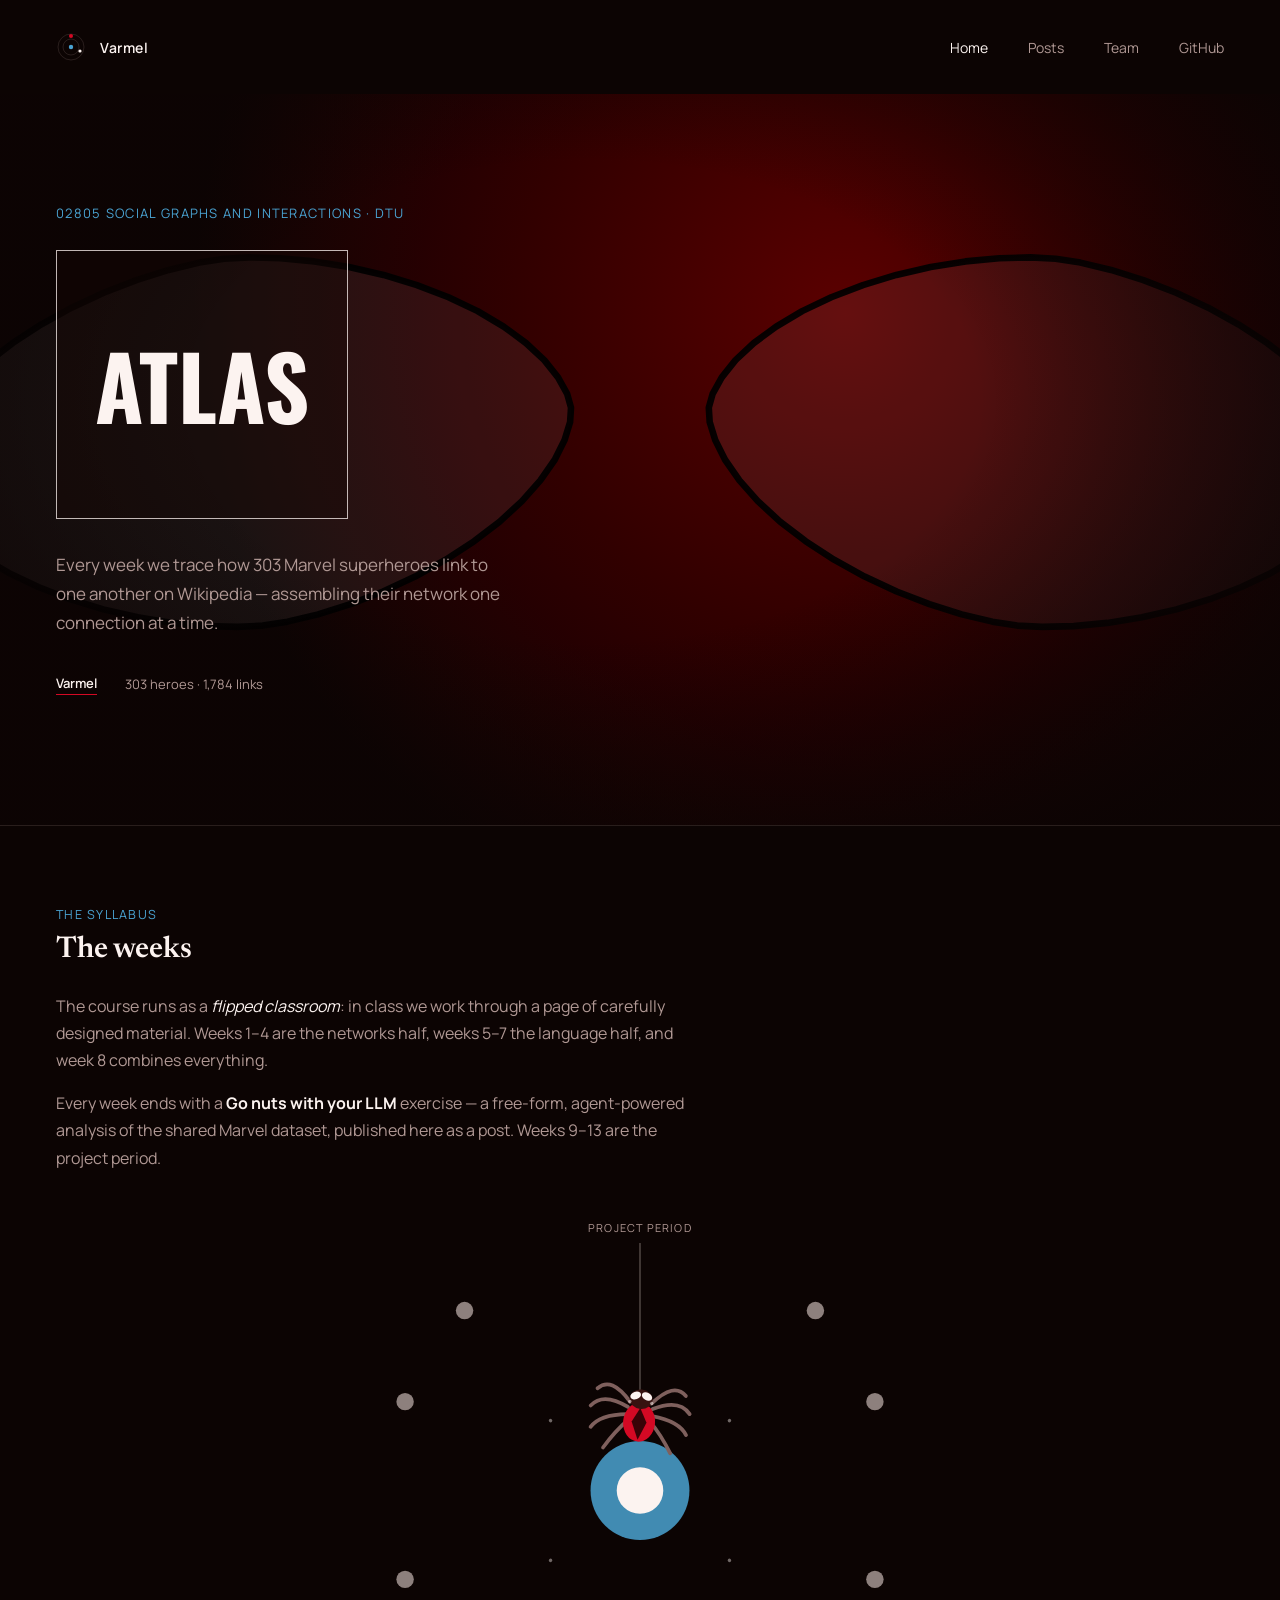
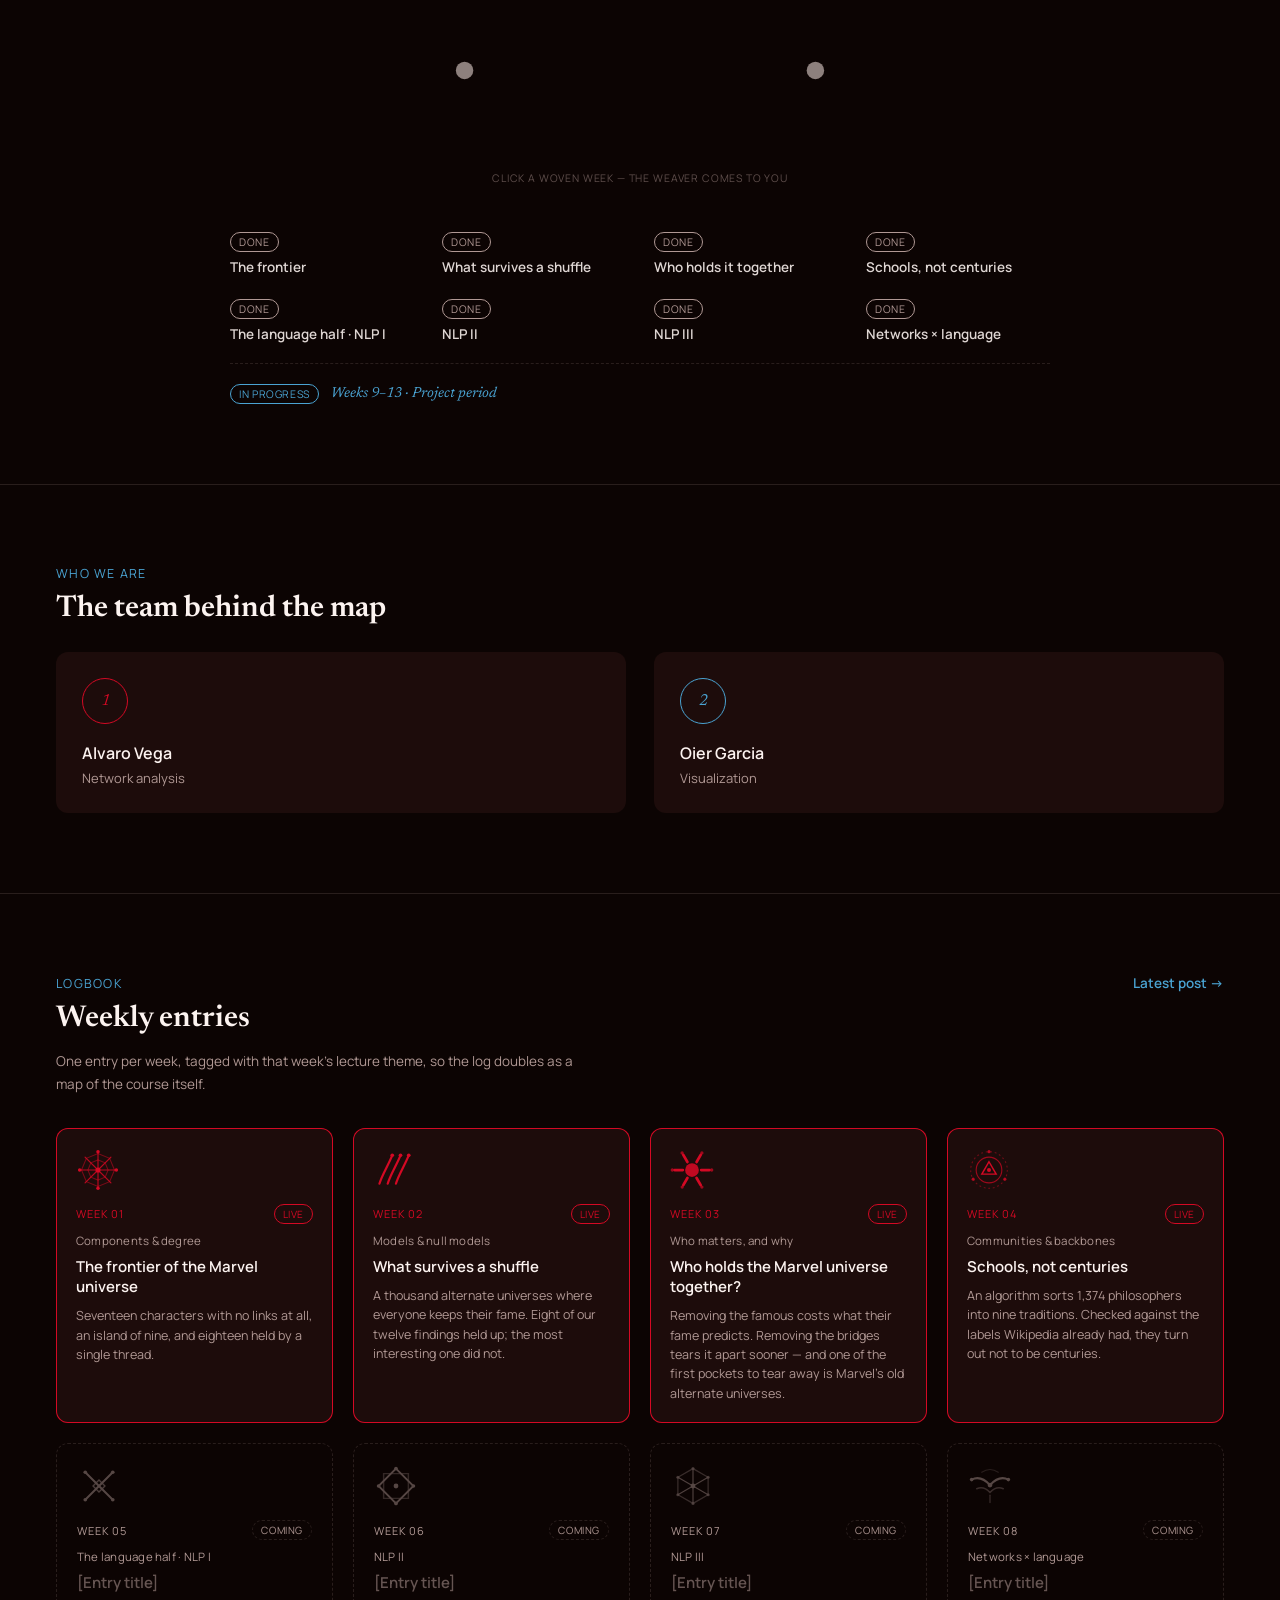
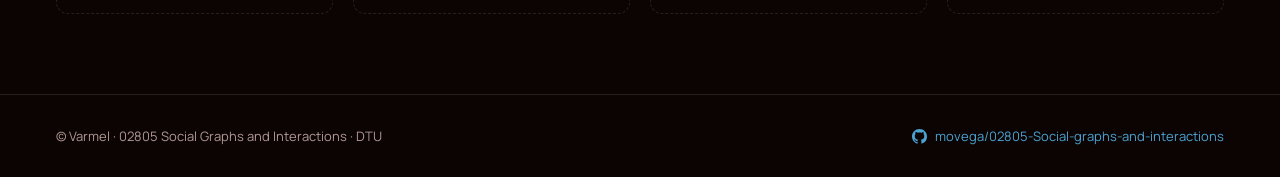
==== commit 5c65f0d7: "Stop "Latest post" going stale, and ignore the generated numbers files Two small things that both bi" ====
--- a/index.html
+++ b/index.html
@@ -220,7 +220,7 @@
         <div class="sans eyebrow">Logbook</div>
         <h2 class="serif section__title" style="margin-bottom:0;">Weekly entries</h2>
       </div>
-      <a href="posts/week3.html" class="sans link-more">Latest post →</a>
+      <a href="posts/week4.html" class="sans link-more" data-site="latest-post">Latest post →</a>
     </div>
     <p class="sans section__note" style="font-size:13.5px; margin-bottom:32px; max-width:520px;">One entry per week, tagged with that week's lecture theme, so the log doubles as a map of the course itself.</p>
 
--- a/assets/css/site.css
+++ b/assets/css/site.css
@@ -397,6 +397,71 @@
 @media (prefers-reduced-motion: reduce) {
   .chart__plot rect, .chart__plot circle,
   .chart__toggle, .chart__chip, .chart__key { transition: none; }
+}
+
+/* --- The explorable: sort the network yourself -------------------------- */
+.chart__controls--game { align-items: center; gap: 10px; margin-bottom: 14px; }
+
+.chart__paint {
+  width: 26px; height: 26px; border-radius: 50%;
+  background: var(--paint); border: 2px solid transparent;
+  cursor: pointer; padding: 0; flex: none;
+  transition: transform 120ms ease, border-color 120ms ease;
+}
+.chart__paint:hover { transform: scale(1.12); }
+.chart__paint.is-on { border-color: var(--text); transform: scale(1.12); }
+
+.chart__scoreboard { margin-bottom: 18px; }
+.chart__myscore { display: flex; align-items: baseline; gap: 12px; margin-bottom: 30px; }
+.chart__myscore-label {
+  font-family: "Manrope", system-ui, sans-serif; font-size: 11px;
+  letter-spacing: 0.08em; text-transform: uppercase; color: var(--muted);
+}
+.chart__myscore-value {
+  font-family: "Oswald", "Arial Narrow", sans-serif; font-size: 34px;
+  line-height: 1; color: var(--text); font-variant-numeric: tabular-nums;
+}
+.chart__myscore-value[data-win] { color: var(--accent); }
+
+.chart__meter {
+  position: relative; height: 10px; border-radius: 100px;
+  background: var(--bg-panel); border: 1px solid var(--line);
+}
+.chart__meter-fill {
+  height: 100%; border-radius: 100px; background: var(--accent2);
+  transition: width 160ms ease;
+}
+.chart__meter-fill.is-win { background: var(--accent); }
+.chart__meter-tick { position: absolute; top: -4px; width: 0; height: 18px; }
+.chart__meter-tick::before {
+  content: ""; position: absolute; left: -1px; top: 0;
+  width: 2px; height: 18px; background: var(--tick); opacity: 0.85;
+}
+.chart__meter-tick span {
+  position: absolute; top: 20px; left: 0; transform: translateX(-50%);
+  font-family: "Manrope", system-ui, sans-serif; font-size: 9.5px;
+  line-height: 1.35; color: var(--muted); text-align: center;
+  white-space: nowrap;
+}
+.chart__meter-tick.is-first span { transform: none; text-align: left; }
+
+.chart__board { cursor: crosshair; user-select: none; }
+.chart__pawn { cursor: pointer; transition: r 120ms ease; }
+.chart__pawn:hover { stroke: var(--text); }
+
+.chart__gamenote {
+  font-family: "Manrope", system-ui, sans-serif; font-size: 13px;
+  line-height: 1.6; color: var(--muted); margin-top: 14px;
+}
+.chart__gamenote strong { color: var(--text); }
+
+@media (max-width: 520px) {
+  .chart__meter-tick span { font-size: 8.5px; }
+  .chart__myscore-value { font-size: 28px; }
+}
+
+@media (prefers-reduced-motion: reduce) {
+  .chart__paint, .chart__meter-fill, .chart__pawn { transition: none; }
 }
 
 /* --- Article (weekly post) ---------------------------------------------- */
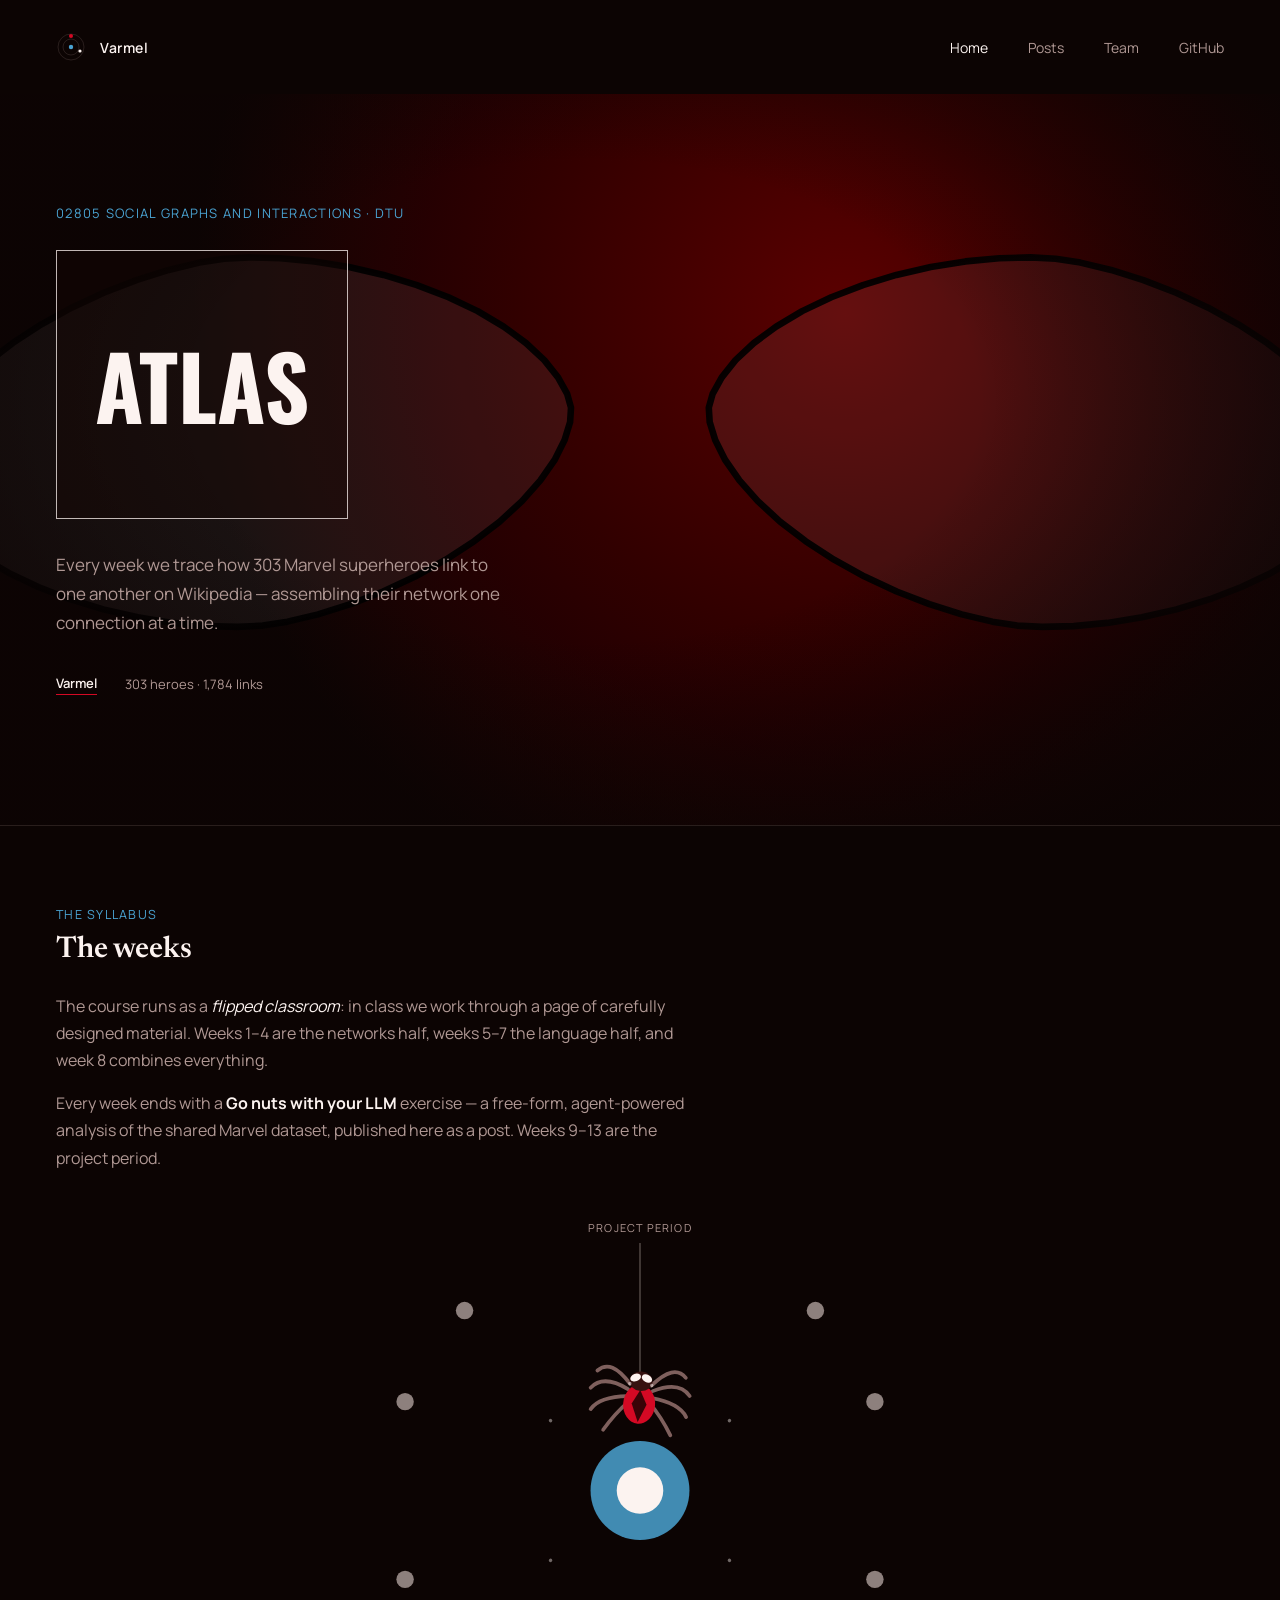
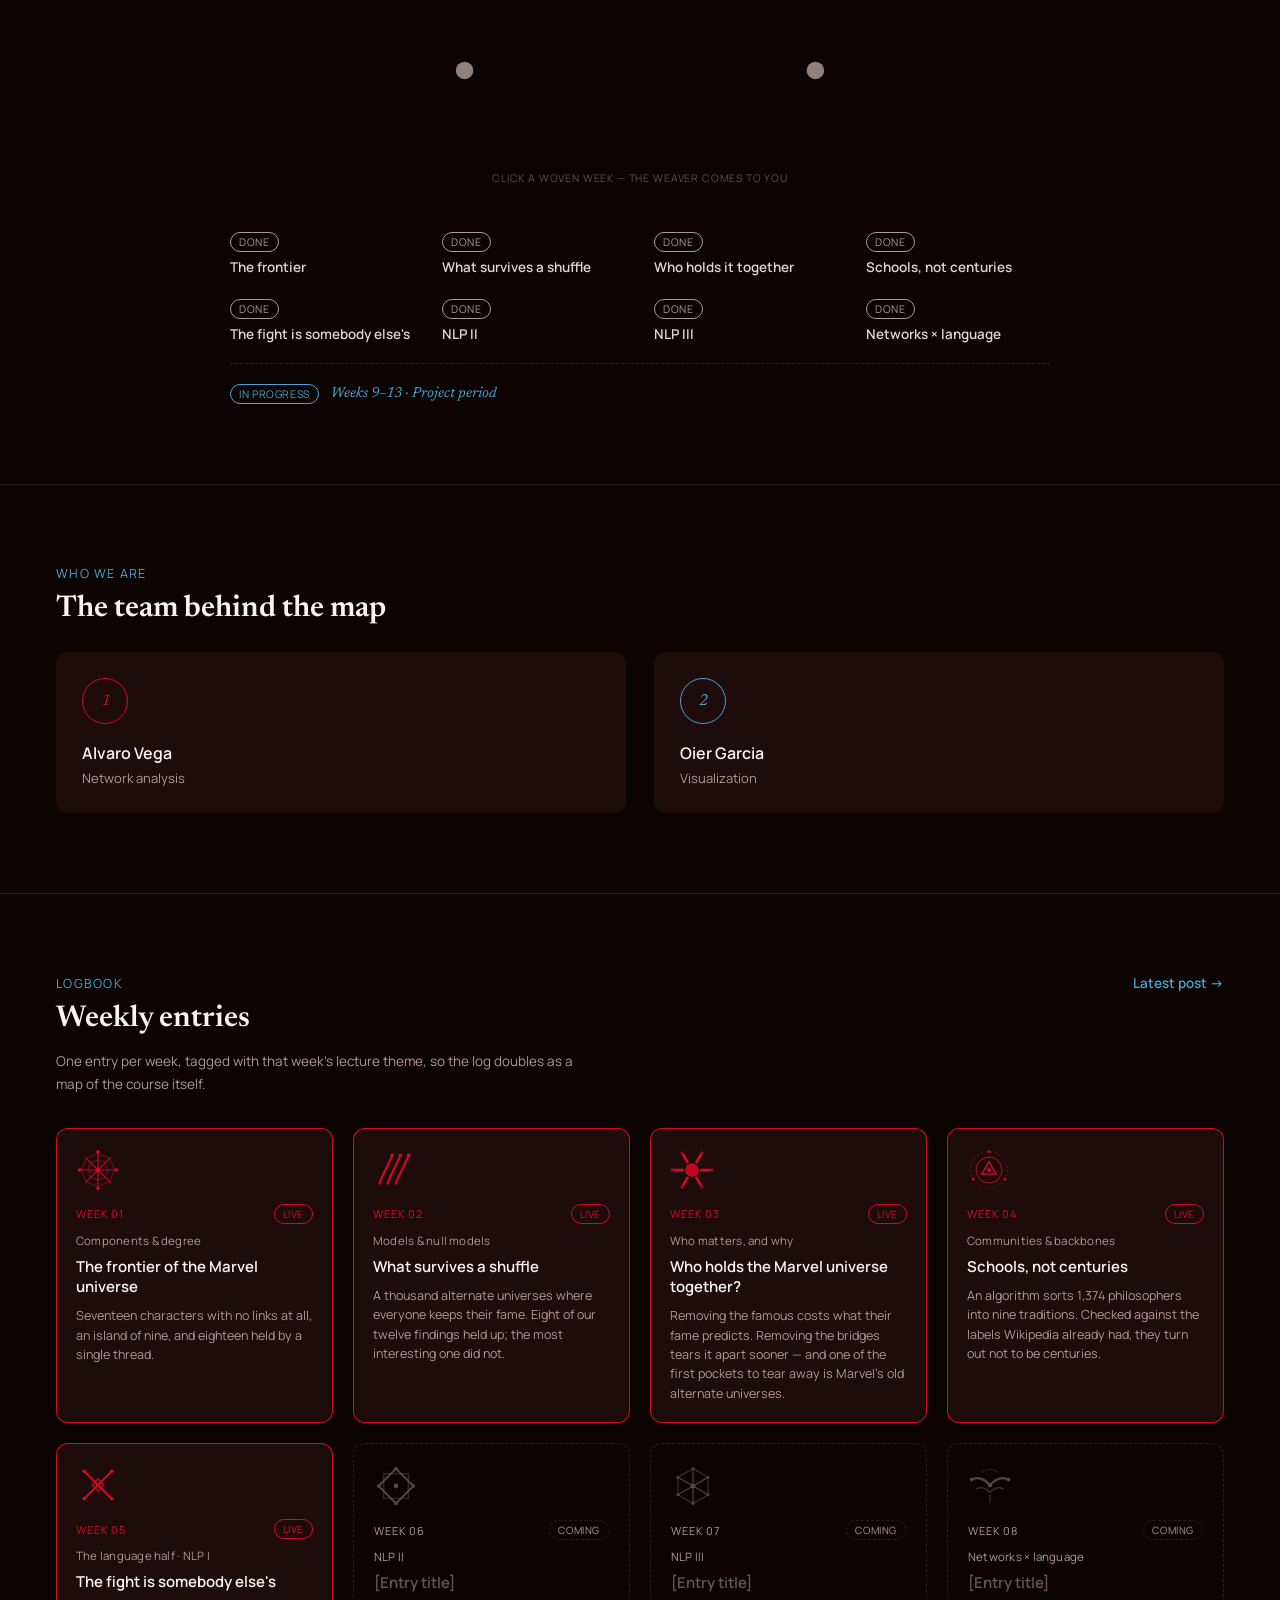
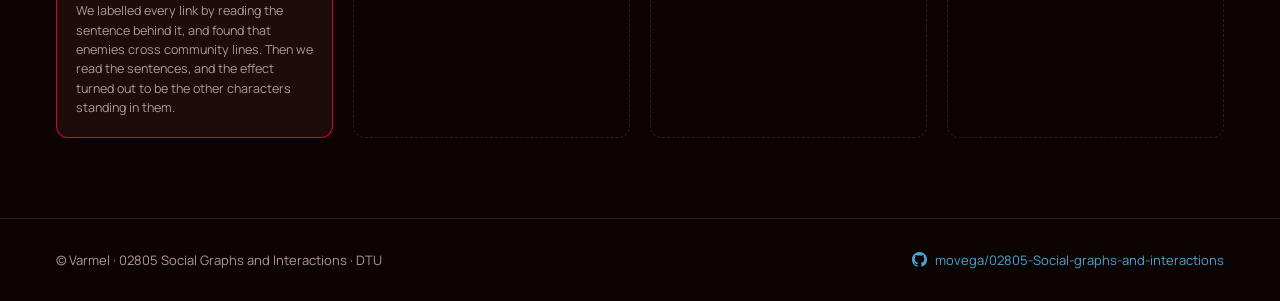
==== commit 0a6a212b: "Week 5: a significant result, and what reading sixty-two sentences did to it Pull one sentence per e" ====
--- a/index.html
+++ b/index.html
@@ -171,7 +171,7 @@
       </div>
       <div class="week-cell">
         <div class="sans tag" id="footer-w5-tag">coming</div>
-        <div class="week-cell__title" id="footer-w5-title">The language half &middot; NLP I</div>
+        <a class="week-cell__title" id="footer-w5-title" href="posts/week5.html">The fight is somebody else's</a>
       </div>
       <div class="week-cell">
         <div class="sans tag" id="footer-w6-tag">coming</div>
@@ -322,7 +322,7 @@
         <div class="post-card__dek">An algorithm sorts 1,374 philosophers into nine traditions. Checked against the labels Wikipedia already had, they turn out not to be centuries.</div>
       </a>
 
-      <div class="post-card post-card--empty">
+      <a class="post-card" href="posts/week5.html">
         <svg class="post-card__glyph" viewBox="0 0 48 48" role="img">
           <title>Deadpool &mdash; 52 links in our network</title>
           <line x1="9" y1="9" x2="39" y2="39" stroke="currentColor" stroke-width="2.2" stroke-linecap="round"></line>
@@ -335,11 +335,12 @@
         </svg>
         <div class="post-card__row">
           <div class="sans post-card__week">Week 05</div>
-          <div class="sans post-card__status">coming</div>
+          <div class="sans post-card__status">live</div>
         </div>
         <div class="sans post-card__theme">The language half &middot; NLP I</div>
-        <div class="post-card__title">[Entry title]</div>
-      </div>
+        <div class="post-card__title">The fight is somebody else's</div>
+        <div class="post-card__dek">We labelled every link by reading the sentence behind it, and found that enemies cross community lines. Then we read the sentences, and the effect turned out to be the other characters standing in them.</div>
+      </a>
 
       <div class="post-card post-card--empty">
         <svg class="post-card__glyph" viewBox="0 0 48 48" role="img">
--- a/assets/css/site.css
+++ b/assets/css/site.css
@@ -559,6 +559,21 @@
   font-size: 11px; letter-spacing: 0.1em; text-transform: uppercase;
   color: var(--accent2); margin-bottom: 8px;
 }
+
+/* week 5: a callout for the specimens that went wrong, so the reader can tell
+   at a glance that these are the failures rather than the definitions */
+.callout--warn { border-left-color: var(--accent); }
+.callout--warn .callout__label { color: var(--accent); }
+.callout--warn p + p { margin-top: 14px; }
+
+/* a quoted line of source text: set apart from our own prose, and allowed to
+   keep its own emphasis on the word that fooled the matcher */
+.quote {
+  display: block; margin-top: 4px; padding-left: 12px;
+  border-left: 2px solid var(--line);
+  color: var(--muted); font-size: 0.95em;
+}
+.quote em { color: var(--accent); font-style: normal; font-weight: 600; }
 
 .todo {
   display: inline-block;
